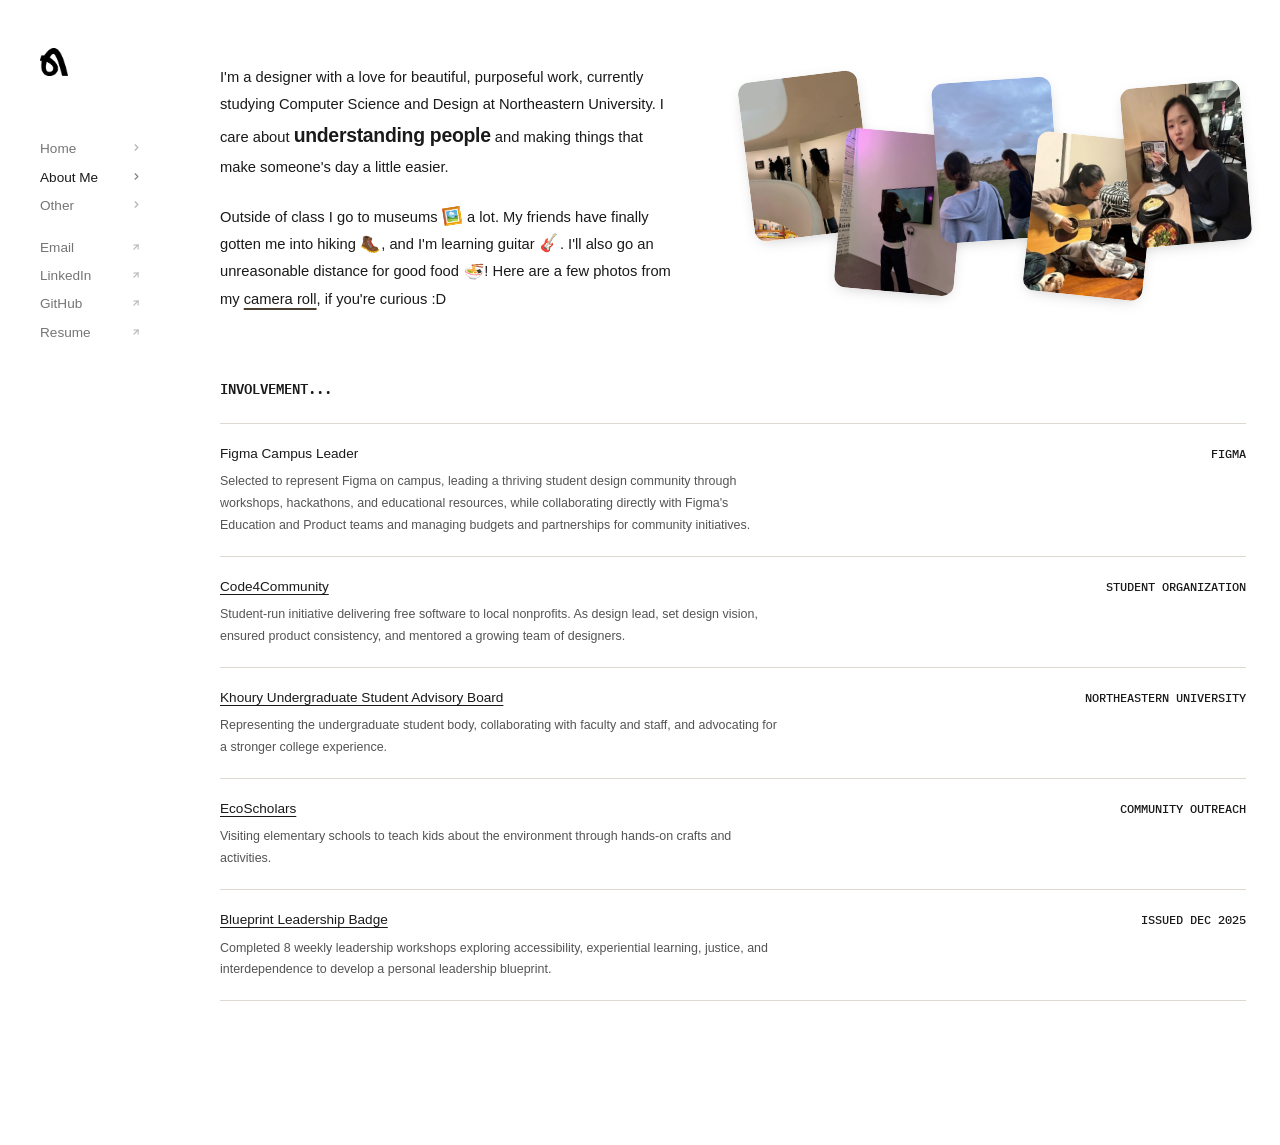
==== about.html @ d403065a "Carry the nav across the top level pages The sidebar only existed on the homepage, so the nav vanish" ====
<!doctype html>
<html lang="en">
  <head>
    <meta charset="UTF-8" />
    <meta name="viewport" content="width=device-width, initial-scale=1.0" />
    <title>About - Ashley Yoon</title>
    <link rel="icon" type="image/png" href="/images/favicon.png" />
    <link rel="stylesheet" href="styles.css" />
  </head>
  <body>
    <div class="custom-cursor"></div>

    <div class="layout">
      <aside class="sidebar">
        <div class="sidebar-inner">
          <div class="sidebar-bio">
            <img src="/images/site-logo.png" alt="Ashley Yoon" class="sidebar-avatar" />
          </div>

          <nav class="sidebar-nav">
            <ul class="sidebar-list">
              <li>
                <a href="/" class="sidebar-link">
                  <span class="sidebar-link-text">Home</span>
                  <span class="sidebar-arrow"><svg width="11" height="11" viewBox="0 0 24 24" fill="none" stroke="currentColor" stroke-width="2.5" stroke-linecap="round" stroke-linejoin="round"><polyline points="9 18 15 12 9 6"/></svg></span>
                </a>
              </li>
              <li>
                <a href="about.html" class="sidebar-link" aria-current="page">
                  <span class="sidebar-link-text">About Me</span>
                  <span class="sidebar-arrow"><svg width="11" height="11" viewBox="0 0 24 24" fill="none" stroke="currentColor" stroke-width="2.5" stroke-linecap="round" stroke-linejoin="round"><polyline points="9 18 15 12 9 6"/></svg></span>
                </a>
              </li>
              <li>
                <a href="work.html" class="sidebar-link">
                  <span class="sidebar-link-text">Other</span>
                  <span class="sidebar-arrow"><svg width="11" height="11" viewBox="0 0 24 24" fill="none" stroke="currentColor" stroke-width="2.5" stroke-linecap="round" stroke-linejoin="round"><polyline points="9 18 15 12 9 6"/></svg></span>
                </a>
              </li>
            </ul>

            <ul class="sidebar-list">
              <li>
                <a href="mailto:yoon.ash@northeastern.edu" class="sidebar-link">
                  <span class="sidebar-link-text">Email</span>
                  <span class="sidebar-arrow"><svg width="10" height="10" viewBox="0 0 24 24" fill="none" stroke="currentColor" stroke-width="2.5" stroke-linecap="round" stroke-linejoin="round"><line x1="7" y1="17" x2="17" y2="7"/><polyline points="7 7 17 7 17 17"/></svg></span>
                </a>
              </li>
              <li>
                <a
                  href="https://www.linkedin.com/in/ashleyooon/"
                  target="_blank"
                  class="sidebar-link"
                >
                  <span class="sidebar-link-text">LinkedIn</span>
                  <span class="sidebar-arrow"><svg width="10" height="10" viewBox="0 0 24 24" fill="none" stroke="currentColor" stroke-width="2.5" stroke-linecap="round" stroke-linejoin="round"><line x1="7" y1="17" x2="17" y2="7"/><polyline points="7 7 17 7 17 17"/></svg></span>
                </a>
              </li>
              <li>
                <a
                  href="https://github.com/ashleyoon"
                  target="_blank"
                  class="sidebar-link"
                >
                  <span class="sidebar-link-text">GitHub</span>
                  <span class="sidebar-arrow"><svg width="10" height="10" viewBox="0 0 24 24" fill="none" stroke="currentColor" stroke-width="2.5" stroke-linecap="round" stroke-linejoin="round"><line x1="7" y1="17" x2="17" y2="7"/><polyline points="7 7 17 7 17 17"/></svg></span>
                </a>
              </li>
              <li>
                <a
                  href="/images/ashley-yoon-resume.pdf"
                  target="_blank"
                  class="sidebar-link"
                >
                  <span class="sidebar-link-text">Resume</span>
                  <span class="sidebar-arrow"><svg width="10" height="10" viewBox="0 0 24 24" fill="none" stroke="currentColor" stroke-width="2.5" stroke-linecap="round" stroke-linejoin="round"><line x1="7" y1="17" x2="17" y2="7"/><polyline points="7 7 17 7 17 17"/></svg></span>
                </a>
              </li>
            </ul>
          </nav>

          <div class="sidebar-footer">
            <span class="live-time" id="liveTime"></span>
          </div>
        </div>
      </aside>
      <main class="main-content">
        <div class="subpage-inner">

        <div class="about-intro" style="margin-bottom: 4rem">
          <div class="about-blurb">
            <p>
              I'm a designer with a love for beautiful, purposeful work,
              currently studying Computer Science and Design at Northeastern
              University. I care about
              <span class="em-big">understanding people</span> and making
              things that make someone's day a little easier.
            </p>
            <br />
            <p>
              Outside of class I go to museums
              <span class="em-icon" aria-hidden="true">🖼️</span> a lot.
              My friends have finally gotten me into hiking
              <span class="em-icon em-icon--r" aria-hidden="true">🥾</span>, and
              I'm learning guitar
              <span class="em-icon" aria-hidden="true">🎸</span>. I'll also go an
              unreasonable distance for good food
              <span class="em-icon em-icon--r" aria-hidden="true">🍜</span>! Here are a
              few photos from my <span class="em-ul">camera roll</span>, if
              you're curious :D
            </p>
          </div>
          <div class="about-collage">
            <img src="/images/about-museum.webp" alt="Ashley at a museum" />
            <img src="/images/about-music.webp" alt="Ashley at a sound and light installation" />
            <img src="/images/about-hiking.webp" alt="Ashley hiking at dusk" />
            <img src="/images/about-guitar.webp" alt="Ashley playing guitar" />
            <img src="/images/about-food.webp" alt="Ashley out for a meal" />
          </div>
        </div>

        <div class="extracurriculars">
          <p
            class="sidebar-section-label"
            style="
              margin-bottom: 1.5rem;
              font-size: 0.85rem;
              text-transform: uppercase;
              letter-spacing: 0;
              font-family: &quot;IBM Plex Mono&quot;, monospace;
            "
          >
            Involvement...
          </p>

          <div class="extra-item">
            <div class="extra-header">
              <span class="extra-title">Figma Campus Leader</span>
              <span class="extra-tag">Figma</span>
            </div>
            <p class="extra-desc">
              Selected to represent Figma on campus, leading a thriving
              student design community through workshops, hackathons, and
              educational resources, while collaborating directly with
              Figma's Education and Product teams and managing budgets and
              partnerships for community initiatives.
            </p>
          </div>

          <div class="extra-item">
            <div class="extra-header">
              <a
                href="https://www.c4cneu.com/"
                target="_blank"
                class="extra-title extra-link"
                >Code4Community</a
              >
              <span class="extra-tag">Student Organization</span>
            </div>
            <p class="extra-desc">
              Student-run initiative delivering free software to local
              nonprofits. As design lead, set design vision, ensured product
              consistency, and mentored a growing team of designers.
            </p>
          </div>

          <div class="extra-item">
            <div class="extra-header">
              <a
                href="https://www.khoury.northeastern.edu/current-undergraduate-students/khoury-undergraduate-student-advisory-board/"
                target="_blank"
                class="extra-title extra-link"
                >Khoury Undergraduate Student Advisory Board</a
              >
              <span class="extra-tag">Northeastern University</span>
            </div>
            <p class="extra-desc">
              Representing the undergraduate student body, collaborating with
              faculty and staff, and advocating for a stronger college
              experience.
            </p>
          </div>

          <div class="extra-item">
            <div class="extra-header">
              <a
                href="https://coe.northeastern.edu/orgs/ecoscholars/"
                target="_blank"
                class="extra-title extra-link"
                >EcoScholars</a
              >
              <span class="extra-tag">Community Outreach</span>
            </div>
            <p class="extra-desc">
              Visiting elementary schools to teach kids about the environment
              through hands-on crafts and activities.
            </p>
          </div>

          <div class="extra-item">
            <div class="extra-header">
              <a
                href="https://northeastern.badges.parchment.com/public/credentials/CAGBrN7ETLmg2yQs7buxiQ?identity__email=yoon.ash@northeastern.edu"
                target="_blank"
                class="extra-title extra-link"
                >Blueprint Leadership Badge</a
              >
              <span class="extra-tag">Issued Dec 2025</span>
            </div>
            <p class="extra-desc">
              Completed 8 weekly leadership workshops exploring accessibility,
              experiential learning, justice, and interdependence to develop a
              personal leadership blueprint.
            </p>
          </div>
        </div>
        </div>
      </main>
    </div>

    <!-- Lightbox -->
    <div class="lightbox" id="lightbox">
      <span class="lightbox-close">&times;</span>
      <img class="lightbox-content" id="lightbox-img" alt="Enlarged view" />
    </div>

    <script>
      const cursor = document.querySelector(".custom-cursor");
      document.addEventListener("mousemove", (e) => {
        cursor.style.left = e.clientX + "px";
        cursor.style.top = e.clientY + "px";
      });
      document.querySelectorAll("a, button").forEach((el) => {
        el.addEventListener("mouseenter", () => cursor.classList.add("hover"));
        el.addEventListener("mouseleave", () =>
          cursor.classList.remove("hover"),
        );
      });
    
      // Lightbox for the collage photos
      const lightbox = document.getElementById("lightbox");
      const lightboxImg = document.getElementById("lightbox-img");
      const lightboxClose = document.querySelector(".lightbox-close");

      document.querySelectorAll(".about-collage img").forEach((img) => {
        img.addEventListener("click", () => {
          lightbox.style.display = "flex";
          lightboxImg.src = img.src;
        });
      });

      lightboxClose.addEventListener("click", () => {
        lightbox.style.display = "none";
      });

      lightbox.addEventListener("click", (e) => {
        if (e.target === lightbox) lightbox.style.display = "none";
      });

      document.addEventListener("keydown", (e) => {
        if (e.key === "Escape" && lightbox.style.display === "flex") {
          lightbox.style.display = "none";
        }
      });
    </script>
  </body>
</html>
---- styles.css ----
@import url('https://fonts.googleapis.com/css2?family=IBM+Plex+Mono:wght@300;400;500&display=swap');
/* General Sans, variable weight axis 200 to 700, so any weight in between is valid */
@import url('https://api.fontshare.com/v2/css?f[]=general-sans@1&display=swap');

/* ----------------------------------------
   RESET & VARIABLES
---------------------------------------- */
*, *::before, *::after {
    margin: 0;
    padding: 0;
    box-sizing: border-box;
}

:root {
    --bg:         #FFFFFF;
    --sidebar-w:  230px;
    --text:       #1A1A1A;
    --muted:      #8A8278;
    --border:     #DDD8D0;
    --accent:     #4A3F30;
    --serif:      'Cormorant Garamond', Georgia, serif;
    --sans:       'General Sans', -apple-system, BlinkMacSystemFont, 'SF Pro Text', 'SF Pro Display', sans-serif;
}

html, body {
    height: 100%;
}

body {
    font-family: var(--sans);
    background: var(--bg);
    color: var(--text);
    line-height: 1.6;
    font-size: 14px;
    font-weight: 500;
    -webkit-font-smoothing: antialiased;
    -moz-osx-font-smoothing: grayscale;
}

a, button {
    color: inherit;
    text-decoration: none;
    cursor: pointer;
}

img {
    display: block;
    max-width: 100%;
}

/* ----------------------------------------
   CURSOR
---------------------------------------- */
.custom-cursor {
    display: none;
    width: 12px;
    height: 12px;
    border-radius: 50%;
    background: #000000;
    position: fixed;
    pointer-events: none;
    z-index: 99999;
    transform: translate(-50%, -50%);
    transition: width 0.18s ease, height 0.18s ease, background 0.18s ease, border 0.18s ease;
    mix-blend-mode: multiply;
}

.custom-cursor.hover {
    width: 14px;
    height: 14px;
    background: #000000;
    opacity: 0.6;
}

/* ----------------------------------------
   TWO-COLUMN LAYOUT
---------------------------------------- */
.layout {
    display: flex;
    min-height: 100vh;
}

/* ===== SIDEBAR ===== */
.sidebar {
    width: var(--sidebar-w);
    flex-shrink: 0;
    position: fixed;
    top: 0;
    left: 0;
    height: 100vh;
    overflow-y: auto;

    scrollbar-width: none;
}

.sidebar::-webkit-scrollbar {
    display: none;
}

.sidebar-inner {
    display: flex;
    flex-direction: column;
    min-height: 100%;
    padding: 3rem 2.5rem;
    gap: 2.5rem;
}

/* Name row */
.sidebar-avatar {
    height: 28px;
    width: auto;
    margin-bottom: 1.2rem;
}

.sidebar-name {
    font-family: var(--sans);
    font-size: 1.55rem;
    font-weight: 400;
    letter-spacing: -0.01em;
    margin-bottom: 1.2rem;
}

/* Bio paragraphs */
.sidebar-bio p {
    font-size: 0.82rem;
    color: var(--text);
    line-height: 1.85;
    margin-bottom: 0.9rem;
}

.sidebar-at {
    color: var(--text);
    font-weight: 400;
}

/* Nav */
.sidebar-nav {
    flex: 1;
}

/* still used by the "Involvement" heading on about.html */
.sidebar-section-label {
    font-family: var(--sans);
    font-size: 0.82rem;
    font-weight: 600;
    letter-spacing: 0.05em;
    color: var(--text);
    margin-bottom: 0.3rem;
}

.sidebar-list {
    list-style: none;
    display: flex;
    flex-direction: column;
    gap: 0;
}

/* second group (contact links) sits apart from the nav group above it */
.sidebar-list + .sidebar-list {
    margin-top: 0.9rem;
}

/* Nav links sit back in grey so the current page, in full black, is the
   one thing that reads as where you are. */
.sidebar-link {
    display: flex;
    align-items: baseline;
    gap: 0.3rem;
    padding: 0.2rem 0;
    font-family: var(--sans);
    font-size: 0.85rem;
    color: rgb(117, 117, 117);
    transition: color 0.2s ease;
}

.sidebar-link:hover,
.sidebar-link[aria-current='page'] {
    color: var(--text);
}

.sidebar-link:hover {
    color: var(--text);
}

/* fixed label column so every arrow lines up, while staying close to the
   words rather than pinned to the far edge of the rail */
.sidebar-link-text {
    flex: 0 0 auto;
    min-width: 5.4rem;
}

.sidebar-arrow {
    display: flex;
    align-items: center;
    opacity: 0.55;
    transition: transform 0.2s ease, opacity 0.2s ease;
}

.sidebar-link:hover .sidebar-arrow { opacity: 1; }

.sidebar-link:hover .sidebar-arrow {
    transform: translateX(3px);
}

/* Footer / time */
.sidebar-footer {
    margin-top: auto;
    padding-top: 1.5rem;
}

.live-time {
    font-family: 'IBM Plex Mono', monospace;
    font-size: 0.82rem;
    color: var(--text);
    text-transform: uppercase;
}

/* ===== MAIN CONTENT (right panel) ===== */
.main-content {
    margin-left: var(--sidebar-w);
    flex: 1;
    padding: 3rem 1.5rem 3rem 0;
    margin-left: calc(var(--sidebar-w) - 10px);
    max-width: calc(100% - var(--sidebar-w));
    overflow-x: hidden;
}

/* Subpages that sit beside the sidebar rather than full bleed */
.subpage-inner {
    max-width: 1200px;
    padding: 1rem 0 6rem;
}

@media (max-width: 768px) {
    .subpage-inner { padding: 0 0 3rem; }
}

/* Content blocks */
.content-block {
    padding: 3rem 0;
}

/* Section headings */
.section-heading {
    font-family: var(--sans);
    font-size: 1.9rem;
    font-weight: 500;
    letter-spacing: -0.01em;
    margin-bottom: 2rem;
    color: var(--text);
}

/* ===== ABOUT BLOCK ===== */
.profile-photo-wrap {
    margin-bottom: 2rem;
}

.profile-photo {
    width: 140px;
    height: 170px;
    object-fit: cover;
    object-position: center top;
    filter: grayscale(10%);
    transition: filter 0.4s ease;
}

.profile-photo:hover {
    filter: grayscale(0%);
}

.about-quote {
    font-family: var(--sans);
    font-style: italic;
    font-size: 1.15rem;
    color: var(--accent);
    margin-bottom: 1rem;
    line-height: 1.5;
}

.about-blurb p {
    font-size: 0.92rem;
    color: var(--text);
    line-height: 1.85;
    max-width: 540px;
}

/* ===== PROJECTS GRID ===== */
.projects-grid {
    display: grid;
    grid-template-columns: repeat(2, 1fr);
    gap: 0.6rem;
}

.project-card {
    display: flex;
    flex-direction: column;
    gap: 0;
    transition: transform 0.35s ease;
}

.project-card:hover {
    transform: translateY(-6px);
}

.project-card-image {
    width: 100%;
    aspect-ratio: 4 / 3;
    overflow: hidden;
    background: #E8E3DC;
    border-radius: 16px;
    transition: box-shadow 0.35s ease;
}

.project-card:hover .project-card-image {
    box-shadow: 0 6px 16px rgba(0, 0, 0, 0.08);
}

.project-card-image > img,
.project-card-image > video {
    width: 100%;
    height: 100%;
    object-fit: cover;
    transform: scale(1.08);
    transition: transform 0.5s ease, filter 0.4s ease;
    filter: grayscale(10%);
}

.project-card:hover .project-card-image > img,
.project-card:hover .project-card-image > video {
    transform: scale(1);
    filter: grayscale(0%);
}

/* Light grey letterbox for app-mockup style cover images (shown in full, not cropped) */
.project-card-image--contain {
    background: #F0F0F0;
    display: flex;
    align-items: center;
    justify-content: center;
}

/* Soft pastel wash echoing CarGurus' red/blue brand colors */
.project-card-image--cargurus {
    background: linear-gradient(180deg, #FBDCE0 0%, #FEFCFC 100%);
}

/* Soft pastel wash echoing Page to Pillow's lavender/blue wind-down palette */
.project-card-image--pillow {
    background: linear-gradient(180deg, #E4E5FC 0%, #FAFAFE 100%);
    position: relative;
}

.pillow-hero {
    position: absolute;
    inset: 0;
}

.pillow-hero-home,
.pillow-hero-book {
    position: absolute;
    width: auto;
    transition: transform 0.5s ease;
}

.pillow-hero-home {
    height: 90%;
    top: 5%;
    left: 11%;
    z-index: 1;
    filter: drop-shadow(0 12px 18px rgba(0, 0, 0, 0.12));
}

.pillow-hero-book {
    height: 118%;
    top: 20%;
    right: 11%;
    z-index: 2;
    filter: drop-shadow(0 16px 24px rgba(0, 0, 0, 0.16));
}

.project-card:hover .pillow-hero-home {
    transform: translateY(-4px);
}

.project-card:hover .pillow-hero-book {
    transform: translateY(-6px);
}

.project-card-image--contain > img,
.project-card-image--contain > video {
    object-fit: contain;
    transform: none;
}

.project-card:hover .project-card-image--contain > img,
.project-card:hover .project-card-image--contain > video {
    transform: none;
}

/* Browser-framed video sits smaller within the card, with whitespace around it */
.project-card-image--contain .browser-frame {
    width: 88%;
    aspect-ratio: 1.63;
    display: flex;
    flex-direction: column;
}

.project-card-image--contain .browser-screen {
    flex: 1;
    min-height: 0;
}

/* Full screenshot shown (matching the Before & After frames), not cropped */
.project-card-image--workflow .browser-frame {
    aspect-ratio: auto;
}

.project-card-image--workflow .browser-screen {
    flex: none;
}

.project-card-image--workflow .browser-screen img {
    width: 100%;
    height: auto;
}

.project-card-info {
    padding: 1.2rem 0;
    border-top: none;
    display: flex;
    flex-direction: column;
    gap: 0.5rem;
}

.project-card-top {
    display: flex;
    justify-content: space-between;
    align-items: baseline;
}

.project-card-top h3 {
    font-family: var(--sans);
    font-size: 1.2rem;
    font-weight: 500;
    letter-spacing: -0.01em;
}

.project-card-arrow {
    display: flex;
    align-items: center;
    color: var(--muted);
    transition: transform 0.2s ease, color 0.2s ease;
}

.project-card:hover .project-card-arrow {
    transform: translateX(4px);
    color: var(--text);
}

.project-card-info p {
    font-size: 0.78rem;
    /* steps back from the title so the two read as separate levels */
    color: rgb(84, 84, 84);
    line-height: 1.6;
}

.project-tags {
    display: flex;
    gap: 0.5rem;
    margin-top: 0.3rem;
    flex-wrap: wrap;
}

.project-tags span {
    font-family: 'IBM Plex Mono', monospace;
    font-size: 0.62rem;
    letter-spacing: 0.08em;
    text-transform: uppercase;
    color: var(--text);
    border: 1px solid var(--border);
    padding: 0.15rem 0.45rem;
}

/* ----------------------------------------
   PROJECT DETAIL PAGES
---------------------------------------- */

/* About page (no sidebar, full width) */
.about-page {
    min-height: 100vh;
    padding: 4rem 3%;
}

.about-page-inner {
    max-width: 1200px;
    margin: 0 auto;
    padding-bottom: 6rem;
}

.about-intro {
    display: flex;
    align-items: center;
    justify-content: space-between;
    gap: 4rem;
    width: 100%;
}

.about-intro .about-blurb {
    flex: 1;
    max-width: 1000px;
}

/* ----------------------------------------
   PLAYFUL EMPHASIS (about blurb)
   Used sparingly: scale on one phrase, a rule on another. The emoji sit
   beside their words rather than replacing them, so the sentence still
   reads if they fail to render.
---------------------------------------- */
.em-big {
    font-size: 1.32em;
    font-weight: 600;
    letter-spacing: -0.015em;
}

.em-ul {
    text-decoration: underline;
    text-decoration-color: var(--accent);
    text-decoration-thickness: 2px;
    text-underline-offset: 4px;
}

.em-icon {
    display: inline-block;
    font-size: 1.1em;
    line-height: 1;
    margin: 0 0.04em;
    transform: rotate(-9deg);
    transition: transform 0.2s ease;
}

.em-icon--r { transform: rotate(8deg); }

.em-icon:hover,
.em-icon--r:hover {
    transform: rotate(0deg) scale(1.3);
}

@media (prefers-reduced-motion: reduce) {
    .em-icon { transition: none; }
}

/* Overlapping photo collage, same idea as .research-collage on the MVT page */
.about-collage {
    position: relative;
    flex-shrink: 0;
    width: 500px;
    height: 225px;
}

.about-collage img {
    position: absolute;
    width: 120px;
    display: block;
    border-radius: 12px;
    /* no border, so the shadow alone has to hold the pale photos off the page */
    box-shadow: 0 4px 16px -6px rgba(0, 0, 0, 0.26);
    cursor: zoom-in;
    transition: transform 0.25s ease, box-shadow 0.25s ease;
}

.about-collage img:nth-child(1) { top: 0;    left: 0;     transform: rotate(-7deg); z-index: 1; }
.about-collage img:nth-child(2) { top: 56px; left: 94px;  transform: rotate(5deg);  z-index: 2; }
.about-collage img:nth-child(3) { top: 4px;  left: 190px; transform: rotate(-4deg); z-index: 3; }
.about-collage img:nth-child(4) { top: 60px; left: 284px; transform: rotate(6deg);  z-index: 4; }
.about-collage img:nth-child(5) { top: 8px;  left: 380px; transform: rotate(-5deg); z-index: 5; }

/* lift the hovered photo clear of the stack so it can be read before clicking */
.about-collage img:hover {
    z-index: 6;
    box-shadow: 0 10px 26px -8px rgba(0, 0, 0, 0.34);
}
.about-collage img:nth-child(1):hover { transform: rotate(-7deg) scale(1.06); }
.about-collage img:nth-child(2):hover { transform: rotate(5deg)  scale(1.06); }
.about-collage img:nth-child(3):hover { transform: rotate(-4deg) scale(1.06); }
.about-collage img:nth-child(4):hover { transform: rotate(6deg)  scale(1.06); }
.about-collage img:nth-child(5):hover { transform: rotate(-5deg) scale(1.06); }

@media (prefers-reduced-motion: reduce) {
    .about-collage img { transition: none; }
}

.extracurriculars {
    margin-top: 4rem;
}

.extra-item {
    padding: 1.2rem 0;
    border-top: 1px solid var(--border);
}

.extra-item:last-child {
    border-bottom: 1px solid var(--border);
}

.extra-header {
    display: flex;
    align-items: baseline;
    justify-content: space-between;
    gap: 2rem;
    margin-bottom: 0.4rem;
}

.extra-title {
    font-size: 0.85rem;
    color: var(--text);
    font-weight: 500;
}

.extra-link {
    text-decoration: underline;
    text-underline-offset: 3px;
    transition: color 0.2s ease;
}

.extra-link:hover {
    color: var(--muted);
}

.extra-tag {
    font-size: 0.72rem;
    color: var(--text);
    white-space: nowrap;
    font-family: 'IBM Plex Mono', monospace;
    text-transform: uppercase;
}

.extra-desc {
    font-size: 0.78rem;
    /* matches the description colour used on the project overviews */
    color: rgb(84, 84, 84);
    line-height: 1.75;
    max-width: 560px;
    margin-top: 0.3rem;
}

/* Detail container */
.project-detail-container {
    min-height: 100vh;
    padding: 0 4%;
}

.project-detail-inner {
    max-width: 1150px;
    margin: 0 auto;
    padding-top: 0;
}

.back-button {
    display: inline-flex;
    align-items: center;
    gap: 0.5rem;
    font-size: 0.72rem;
    letter-spacing: 0.1em;
    text-transform: uppercase;
    color: rgb(84, 84, 84);
    margin-bottom: 3.5rem;
    transition: color 0.2s ease, gap 0.2s ease;
}

.back-button::before {
    content: '←';
    font-family: var(--sans);
    font-size: 1rem;
    font-style: normal;
}

.back-button:hover {
    color: var(--text);
    gap: 0.8rem;
}

/* Bare chevron back arrow (no circle) */
.back-button--circle {
    padding: 0;
    gap: 0;
    color: rgb(84, 84, 84);
    transition: transform 0.18s ease, color 0.18s ease;
}

.back-button--circle::before {
    content: none;
}

.back-button--circle svg {
    width: 19px;
    height: 19px;
}

.back-button--circle:hover {
    color: var(--text);
    gap: 0;
    transform: translateX(-3px);
}

.project-detail-header {
    margin-bottom: 3rem;
}

.project-detail-header h1 {
    font-family: var(--sans);
    font-size: clamp(2rem, 4.4vw, 3rem);
    font-weight: 500;
    letter-spacing: -0.02em;
    line-height: 1.15;
    margin-bottom: 1rem;
}

.project-subtitle {
    font-size: 1.05rem;
    color: rgb(84, 84, 84);
    line-height: 1.65;
    max-width: 100%;
}

.project-disclaimer {
    font-size: 1.05rem;
    line-height: 1.65;
    color: rgb(84, 84, 84);
    margin-top: 0.8rem;
}

.btn-primary, .btn-secondary {
    display: inline-flex;
    align-items: center;
    gap: 0.6rem;
    padding: 0.7rem 1.6rem;
    font-family: var(--sans);
    font-size: 0.8rem;
    font-weight: 500;
    letter-spacing: 0.06em;
    border-radius: 999px;
    text-transform: uppercase;
    transition: background 0.2s ease, color 0.2s ease, border-color 0.2s ease;
}

.btn-primary {
    background: transparent;
    color: var(--text);
    border: 1.5px solid var(--text);
}

.btn-primary:hover {
    background: var(--text);
    color: #fff;
}

.btn-secondary {
    border: 1px solid var(--border);
    color: var(--muted);
}

.btn-secondary:hover {
    border-color: var(--text);
    color: var(--text);
}

/* Hero image */
.project-hero-image {
    margin-bottom: 3.5rem;
    overflow: hidden;
    border-radius: 12px;
}

.project-hero-image img {
    width: 100%;
    height: auto;
    cursor: zoom-in;
}

/* Let header and content fill the case-study column width */
.project-detail-header,
.project-detail-content {
    max-width: 100%;
    margin-left: auto;
    margin-right: auto;
}

/* Tighten the gap between a full-bleed banner and the content below it */
.project-banner + .about-page {
    padding-top: 2rem;
}

/* Full-bleed banner */
.project-banner {
    position: relative;
    width: 100%;
    aspect-ratio: 16 / 3;
    min-height: 130px;
    margin-bottom: 0;
    background: #fff;
    display: flex;
    align-items: flex-end;
    justify-content: center;
    overflow: hidden;
}

.project-banner .pillow-hero-home {
    height: 160%;
    top: 14%;
    left: 36%;
}

.project-banner .pillow-hero-book {
    height: 160%;
    top: 14%;
    right: 30%;
}

/* Soft pastel wash echoing CarGurus' red/blue brand colors */
.project-banner--cargurus {
    background: linear-gradient(180deg, #FBDCE0 0%, #FEFCFC 100%);
    align-items: flex-start;
    padding-top: 2rem;
}

/* Soft pastel wash echoing Page to Pillow's lavender/blue wind-down palette */
.project-banner--pillow {
    background: linear-gradient(180deg, #E4E5FC 0%, #FAFAFE 100%);
}

/* Cool steel-blue wash for the internal testing platform project */
.project-banner--workflow {
    background: linear-gradient(180deg, #DCE7FB 0%, #FAFBFE 100%);
}

/* Workflow status diagram: pill nodes connected by arrows, with a
   branch group for shared transitions (e.g. two states that can both pause) */
.workflow-diagram {
    display: flex;
    flex-direction: column;
    gap: 0.9rem;
    margin: 1.2rem 0;
    padding: 1.4rem;
    background: #F7F7F7;
    border-radius: 12px;
}

.workflow-label {
    font-size: 0.8rem;
    font-weight: 600;
    letter-spacing: 0.04em;
    text-transform: uppercase;
    color: rgba(0, 0, 0, 0.4);
    margin-bottom: -0.4rem;
}

.workflow-diagram-columns {
    display: flex;
    align-items: stretch;
    gap: 3rem;
    max-width: 100%;
}

.workflow-diagram-column .workflow-diagram {
    overflow-x: auto;
}

.workflow-diagram-column {
    flex: 1;
    min-width: 0;
    display: flex;
    flex-direction: column;
}

.workflow-diagram-column .workflow-diagram {
    flex: 1;
    justify-content: center;
}

.workflow-diagram-column .workflow-row {
    flex-wrap: nowrap;
    gap: 0.4rem;
    justify-content: center;
}

.workflow-diagram-column .workflow-node {
    font-size: 0.58rem;
    padding: 0.32rem 0.5rem;
    white-space: nowrap;
}

.workflow-diagram-column .workflow-arrow {
    font-size: 0.7rem;
    flex-shrink: 0;
}

.workflow-diagram-column .workflow-branch-top {
    gap: 0.4rem;
}

.workflow-row {
    display: flex;
    align-items: flex-start;
    flex-wrap: wrap;
    gap: 0.6rem;
}

.workflow-node {
    background: var(--bg);
    border: 1px solid var(--border);
    border-radius: 999px;
    padding: 0.4rem 0.85rem;
    font-family: 'IBM Plex Mono', monospace;
    font-size: 0.68rem;
    font-weight: 500;
    letter-spacing: 0.05em;
    text-transform: uppercase;
    color: var(--text);
    white-space: nowrap;
}

.workflow-arrow {
    color: var(--muted);
    font-size: 0.9rem;
    margin-top: 0.5rem;
}

.workflow-diagram--old .workflow-node {
    color: var(--muted);
    border-color: var(--border);
}

.workflow-branch-group {
    padding-bottom: 3.1rem;
}

.workflow-branch-top {
    display: flex;
    align-items: center;
    gap: 0.6rem;
}

.workflow-branch-top .workflow-arrow {
    margin-top: 0;
}

.workflow-branch-arrow {
    position: relative;
    display: flex;
    align-items: center;
}

.workflow-branch-drop {
    position: absolute;
    top: 100%;
    left: 50%;
    transform: translateX(-50%);
    display: flex;
    flex-direction: column;
    align-items: center;
    gap: 0.45rem;
    margin-top: 0.45rem;
}

.workflow-branch-connector {
    width: 0;
    height: 14px;
    border-left: 1px dashed var(--border);
}

.workflow-node--pause {
    color: #E0301E;
}

.workflow-outcome-group {
    display: flex;
    flex-direction: column;
    align-items: flex-start;
    gap: 0.4rem;
}

.workflow-node--rollout {
    color: #2E9B5F;
}

.workflow-node--no-rollout {
    color: var(--muted);
}

.workflow-caption {
    font-size: 0.85rem;
    color: rgb(84, 84, 84);
    margin-top: 0.2rem;
}

.project-banner--workflow {
    align-items: flex-start;
    padding-top: 2rem;
}

/* Same steel-blue wash on the homepage project card */
.project-card-image--workflow {
    background: linear-gradient(180deg, #DCE7FB 0%, #FAFBFE 100%);
}

.project-banner > img {
    width: auto;
    height: 82%;
    max-width: 100%;
    object-fit: contain;
    display: block;
}

/* Browser-framed video is deliberately oversized and bleeds off the bottom edge,
   so only the top slice of the page (chrome + hero) shows in the banner */
.project-banner .browser-frame {
    height: 150%;
    max-width: 95%;
    aspect-ratio: 1.63;
    display: flex;
    flex-direction: column;
}

.project-banner .browser-screen {
    flex: 1;
    min-height: 0;
}

.project-banner--workflow .browser-screen img {
    width: 100%;
    height: 100%;
    object-fit: cover;
}

.project-banner .browser-screen video {
    width: 100%;
    height: 100%;
    object-fit: cover;
    display: block;
}

/* Stacked metadata rows (case-study style) */
.project-meta-stack {
    margin: 2rem 0 2rem;
    border-top: 1px solid var(--border);
}

.meta-row {
    display: flex;
    justify-content: space-between;
    align-items: baseline;
    gap: 2rem;
    padding: 0.9rem 0;
    border-bottom: 1px solid var(--border);
}

.meta-row .meta-label {
    font-size: 0.65rem;
    letter-spacing: 0.14em;
    text-transform: uppercase;
    color: var(--muted);
    flex-shrink: 0;
    min-width: 110px;
}

.meta-row .meta-value {
    font-size: 0.85rem;
    color: var(--text);
    text-align: right;
}

/* Content sections */
.project-detail-content {
    max-width: 100%;
}

.content-section {
    margin-bottom: 3rem;
}

.content-section h2 {
    font-family: 'IBM Plex Mono', monospace;
    font-size: 1.05rem;
    font-weight: 500;
    letter-spacing: 0.02em;
    text-transform: uppercase;
    margin-bottom: 1.1rem;
    color: rgb(84, 84, 84);
}

.content-section p {
    font-size: 1.05rem;
    line-height: 1.65;
    color: rgb(84, 84, 84);
    margin-bottom: 1.1rem;
}

/* Apple-style large opening line */
.content-section .lead {
    font-size: clamp(1.35rem, 2.6vw, 1.7rem);
    line-height: 1.35;
    font-weight: 500;
    letter-spacing: -0.02em;
    color: rgb(84, 84, 84);
    margin-bottom: 1.4rem;
}

/* Big pull-statement for a key insight */
.content-section .statement {
    font-size: clamp(1.5rem, 3vw, 2rem);
    line-height: 1.3;
    font-weight: 600;
    letter-spacing: -0.025em;
    color: rgb(84, 84, 84);
    margin: 1.8rem 0;
}

/* Image grids */
.project-image-showcase {
    margin: 3rem 0;
}

.project-image-showcase img {
    width: 100%;
    height: auto;
    margin-bottom: 0.8rem;
}

.project-images-grid {
    display: grid;
    grid-template-columns: repeat(3, 1fr);
    gap: 10px;
    margin: 2.5rem 0;
    max-width: 1100px;
    margin-left: auto;
    margin-right: auto;
}

/* Accordion gallery (see accordion-gallery.js) */
.accordion-gallery-wrap {
    margin: 2.5rem 0 3.5rem;
}

.accordion-gallery {
    --ag-accent: #ffffff;
    --ag-overlay: #060010;
    --ag-text: #ffffff;
    --ag-gap: 10px;
    --ag-radius: 16px;
    --ag-media-size: 320px;

    display: flex;
    flex-direction: row;
    gap: var(--ag-gap);
    width: 100%;
    max-width: 100%;
    perspective: 1400px;
    perspective-origin: 50% 50%;
}

.accordion-gallery--vertical {
    flex-direction: column;
}

.ag-panel {
    position: relative;
    flex: 1 1 0;
    min-width: 0;
    min-height: 0;
    overflow: hidden;
    border-radius: var(--ag-radius);
    cursor: pointer;
    display: block;
    text-decoration: none;
    outline: none;
    transform-style: preserve-3d;
    transform-origin: center center;
    background: #0a0713;
    box-shadow: 0 10px 30px -18px rgba(0, 0, 0, 0.8);
    will-change: flex-grow, transform;
    -webkit-tap-highlight-color: transparent;
}

.ag-panel:focus-visible {
    box-shadow:
        0 0 0 2px var(--ag-accent),
        0 10px 30px -18px rgba(0, 0, 0, 0.8);
}

.ag-panel__frame {
    position: absolute;
    inset: 0;
    overflow: hidden;
    border-radius: inherit;
}

.ag-panel__media {
    --ag-gray: 1;
    --ag-dim: 0.35;
    position: absolute;
    top: 50%;
    left: 50%;
    width: var(--ag-media-size);
    height: 100%;
    filter: grayscale(var(--ag-gray));
    will-change: transform, filter;
}

.accordion-gallery--vertical .ag-panel__media {
    width: 100%;
    height: var(--ag-media-size);
}

.ag-panel__media img {
    width: 100%;
    height: 100%;
    object-fit: cover;
    display: block;
    user-select: none;
    -webkit-user-drag: none;
}

.ag-panel__overlay {
    position: absolute;
    inset: 0;
    pointer-events: none;
    background:
        linear-gradient(180deg, transparent 45%, color-mix(in srgb, var(--ag-overlay) 78%, transparent) 100%),
        color-mix(in srgb, var(--ag-overlay) calc(var(--ag-dim, 0.35) * 100%), transparent);
}

.ag-panel__label {
    position: absolute;
    left: 20px;
    bottom: 20px;
    right: 20px;
    display: flex;
    align-items: center;
    gap: 12px;
    pointer-events: none;
    z-index: 2;
}

.ag-panel__bar {
    flex: 0 0 auto;
    width: 3px;
    height: 26px;
    border-radius: 3px;
    background: var(--ag-accent);
    opacity: 0;
    box-shadow: 0 0 12px color-mix(in srgb, var(--ag-accent) 60%, transparent);
}

.ag-panel__text {
    color: var(--ag-text);
    font-family: inherit;
    font-weight: 600;
    font-size: clamp(1rem, 1.4vw, 1.4rem);
    letter-spacing: 0.01em;
    white-space: nowrap;
    overflow: hidden;
    text-overflow: ellipsis;
    opacity: 0;
    text-shadow: 0 2px 14px rgba(0, 0, 0, 0.55);
}

/* Light-site overrides: the component ships dark-themed */
.accordion-gallery--light .ag-panel {
    background: #F0F0F0;
    box-shadow: 0 8px 20px -16px rgba(0, 0, 0, 0.45);
}

/* The overlay's bottom gradient exists to keep labels legible, so drop it
   when labels are hidden */
.accordion-gallery--no-labels .ag-panel__overlay {
    background: color-mix(in srgb, var(--ag-overlay) calc(var(--ag-dim, 0.35) * 100%), transparent);
}

@media (max-width: 520px) {
    .accordion-gallery {
        flex-direction: column;
        perspective: none;
        height: auto !important;
    }

    .ag-panel {
        min-height: 84px;
        transform: none !important;
    }

    .accordion-gallery .ag-panel__media {
        width: 100%;
        height: var(--ag-media-size);
    }
}

@media (prefers-reduced-motion: reduce) {
    .ag-panel,
    .ag-panel__media {
        will-change: auto;
    }
}

.project-images-grid img {
    width: 100%;
    height: auto;
    object-fit: cover;
    cursor: zoom-in;
    border-radius: 8px;
    transition: opacity 0.3s ease;
}

.project-images-grid img:hover {
    opacity: 0.82;
}

.image-caption {
    text-align: center;
    font-size: 0.9rem;
    color: rgb(84, 84, 84);
    font-style: italic;
    margin-top: 0.5rem;
}

/* Onboarding grid */
.onboarding-images-grid {
    display: grid;
    grid-template-columns: repeat(5, 1fr);
    gap: 1.2rem;
    margin: 1.5rem auto 3.5rem;
    max-width: 1500px;
}

/* Text beside a couple of phone screens, instead of a mostly-empty wide grid */
.split-with-phones {
    display: flex;
    align-items: flex-start;
    gap: 3rem;
    margin-top: 1.2rem;
}

.split-text {
    flex: 1.3;
    min-width: 0;
}

.split-phones {
    display: flex;
    align-items: flex-end;
    gap: 1.2rem;
    flex-shrink: 0;
    width: 320px;
}

.split-phones img {
    flex: 1;
    width: 100%;
    min-width: 0;
    height: auto;
    cursor: zoom-in;
}

/* Research & Discovery text + overlapping photo-collage layout */
.research-split {
    display: flex;
    align-items: center;
    gap: 3rem;
    margin-top: 1.2rem;
}

.research-text {
    flex: 1.3;
    min-width: 0;
}

.research-collage {
    position: relative;
    flex-shrink: 0;
    width: 280px;
    height: 260px;
}

.research-collage img {
    position: absolute;
    width: 210px;
    border-radius: 12px;
    border: 2px solid #E5E5E5;
    box-shadow: 0 6px 14px -10px rgba(0, 0, 0, 0.2);
    cursor: zoom-in;
}

.research-collage img:nth-child(1) {
    top: 0;
    left: 0;
    transform: rotate(-7deg);
    z-index: 1;
}

.research-collage img:nth-child(2) {
    top: 30px;
    left: 65px;
    transform: rotate(6deg);
    z-index: 2;
}

.research-collage img:nth-child(3) {
    top: 90px;
    left: 10px;
    width: 235px;
    transform: rotate(-3deg);
    z-index: 3;
}

@media (max-width: 720px) {
    .research-split {
        flex-direction: column;
        align-items: stretch;
        gap: 1.2rem;
    }

    .research-collage {
        width: 100%;
        max-width: 280px;
        height: 300px;
        margin: 0.5rem auto 0;
    }
}

.onboarding-item img {
    display: block;
    width: 100%;
    height: auto;
    transition: opacity 0.3s ease;
    cursor: zoom-in;
}

.onboarding-item img:hover {
    opacity: 0.8;
}

/* iPhone mockup frame */
.phone-frame {
    position: relative;
    background: #050505;
    border-radius: 2.4rem;
    padding: 0.5rem;
    box-shadow:
        0 10px 20px -14px rgba(0, 0, 0, 0.2),
        inset 0 0 0 1.5px rgba(255, 255, 255, 0.08);
}

.phone-screen {
    position: relative;
    overflow: hidden;
    border-radius: 1.9rem;
    background: #000;
}

.phone-notch {
    position: absolute;
    top: 0.85rem;
    left: 50%;
    transform: translateX(-50%);
    width: 26%;
    height: 0.85rem;
    background: #000;
    border-radius: 999px;
    z-index: 2;
}

/* Browser mockup frame (dark Chrome-style chrome) */
.browser-frame {
    border-radius: 6px;
    overflow: hidden;
    background: #202124;
    box-shadow: 0 10px 24px -12px rgba(0, 0, 0, 0.25);
}

.project-workflow-page .browser-frame {
    box-shadow: 0 8px 16px -10px rgba(0, 0, 0, 0.25);
}

.browser-topbar {
    display: flex;
    align-items: center;
    gap: 7px;
    padding: 3px 7px 0;
    background: #202124;
}

.browser-dots {
    display: flex;
    gap: 3px;
    flex-shrink: 0;
    padding-bottom: 2px;
}

.browser-dot {
    width: 5px;
    height: 5px;
    border-radius: 50%;
}

.browser-dot--red { background: #FF5F57; }
.browser-dot--yellow { background: #FEBC2E; }
.browser-dot--green { background: #28C840; }

.browser-tab {
    display: flex;
    align-items: center;
    gap: 2px;
    max-width: 110px;
    background: #35363A;
    border-radius: 2px 2px 0 0;
    padding: 2px 4px;
}

.browser-tab-favicon {
    width: 5px;
    height: 5px;
    object-fit: contain;
    flex-shrink: 0;
    display: block;
}

.browser-tab-title {
    font-family: var(--sans);
    font-size: 0.4rem;
    color: #E8EAED;
    white-space: nowrap;
    overflow: hidden;
    text-overflow: ellipsis;
}

.browser-tab-close {
    width: 6px;
    height: 6px;
    flex-shrink: 0;
    color: #9AA0A6;
}

.browser-tab-new {
    display: flex;
    align-items: center;
    justify-content: center;
    width: 7px;
    height: 7px;
    color: #9AA0A6;
    flex-shrink: 0;
    margin-bottom: 2px;
}

.browser-toolbar {
    display: flex;
    align-items: center;
    gap: 3px;
    padding: 2px 7px;
    background: #35363A;
}

.browser-nav-icon {
    width: 6px;
    height: 6px;
    color: #9AA0A6;
    flex-shrink: 0;
}

.browser-address-bar {
    flex: 1;
    display: flex;
    align-items: center;
    gap: 2px;
    padding: 1px 5px;
    background: #202124;
    border-radius: 999px;
    min-width: 0;
}

.browser-address-bar svg {
    width: 5px;
    height: 5px;
    flex-shrink: 0;
    color: #9AA0A6;
}

.browser-address-bar span {
    font-family: var(--sans);
    font-size: 0.4rem;
    color: #BDC1C6;
    white-space: nowrap;
    overflow: hidden;
    text-overflow: ellipsis;
}

.browser-menu-icon {
    width: 6px;
    height: 6px;
    color: #9AA0A6;
    flex-shrink: 0;
}

.browser-screen {
    overflow: hidden;
}

.browser-screen img,
.browser-screen video {
    display: block;
    width: 100%;
    height: auto;
}

.browser-screen img {
    cursor: zoom-in;
    transition: opacity 0.3s ease;
}

.browser-screen img:hover {
    opacity: 0.85;
}

/* Single wide browser-frame used above a multi-step flow */
.browser-frame--flow-single {
    max-width: 500px;
    margin-bottom: 1.6rem;
}

/* Two rows of two browser-frames showing a step-by-step flow */
.flow-sequence {
    display: flex;
    flex-direction: column;
    align-items: center;
    gap: 0.6rem;
}

.flow-row {
    display: flex;
    align-items: center;
    gap: 1.5rem;
    width: 100%;
}

.flow-step {
    display: flex;
    flex-direction: column;
    gap: 0.5rem;
    flex: 1;
    min-width: 0;
}

.flow-step-image {
    width: 100%;
    height: auto;
    border-radius: 8px;
    box-shadow: 0 8px 16px -10px rgba(0, 0, 0, 0.25);
    cursor: zoom-in;
}

.flow-step-image--single {
    display: block;
    max-width: 500px;
    margin-bottom: 1.6rem;
}


.flow-step-label {
    align-self: center;
    font-family: 'IBM Plex Mono', monospace;
    font-size: 0.78rem;
    letter-spacing: 0.04em;
    text-transform: uppercase;
    color: rgba(0, 0, 0, 0.45);
}

.flow-arrow {
    flex-shrink: 0;
    color: rgba(0, 0, 0, 0.25);
    font-size: 1.1rem;
}

.flow-arrow--down {
    align-self: flex-end;
    margin-right: calc(25% - 0.55rem);
}

/* Before & After comparison rows */
.before-after-grid {
    display: flex;
    flex-direction: column;
    gap: 2.5rem;
    margin-top: 1.2rem;
    margin-bottom: 3rem;
}

.before-after-grid--spaced {
    margin-bottom: 5rem;
}

.before-after-pair {
    display: grid;
    grid-template-columns: repeat(2, 1fr);
    align-items: start;
    gap: 1.5rem;
}

.before-after-item {
    display: flex;
    flex-direction: column;
    gap: 1rem;
}

.before-after-item .browser-frame {
    box-shadow: 0 4px 14px -6px rgba(0, 0, 0, 0.22);
}

.before-after-label {
    align-self: flex-start;
    font-family: 'IBM Plex Mono', monospace;
    font-size: 0.7rem;
    font-weight: 500;
    letter-spacing: 0.08em;
    text-transform: uppercase;
    color: var(--muted);
    padding: 0.25rem 0.7rem;
    border-radius: 999px;
    background: rgba(0, 0, 0, 0.05);
}

.before-after-label--after {
    color: #FF4D7A;
    background: rgba(255, 77, 122, 0.1);
}

/* Used when the pill sits directly above a frame, outside a before-after-item flex column */
.before-after-label--standalone {
    display: inline-block;
    margin-bottom: 1rem;
}

/* Blue variant for the internal testing platform project */
.before-after-label--after-blue {
    color: #2F6FE0;
    background: rgba(47, 111, 224, 0.1);
}

/* Apple-Weather-style stat cards */
.stat-cards {
    display: grid;
    grid-template-columns: repeat(2, 1fr);
    gap: 1.1rem;
    margin: 2rem 0 2.5rem;
}

.stat-card {
    display: flex;
    flex-direction: row;
    align-items: center;
    gap: 1.4rem;
    padding: 1.8rem 1.6rem;
    border-radius: 24px;
    background: #fff;
    box-shadow: 0 4px 12px rgba(17, 17, 17, 0.035),
                0 1px 3px rgba(17, 17, 17, 0.025);
    animation: statCardIn 0.5s cubic-bezier(0.2, 0.7, 0.2, 1) both;
}

.stat-card:nth-child(2) { animation-delay: 0.08s; }
.stat-card:nth-child(3) { animation-delay: 0.16s; }

@keyframes statCardIn {
    from { opacity: 0; transform: translateY(12px); }
    to   { opacity: 1; transform: none; }
}

.stat-viz {
    flex-shrink: 0;
    display: flex;
    align-items: center;
    justify-content: center;
    margin: 0;
}

.stat-text {
    flex: 1;
    min-width: 0;
}

.stat-viz svg { overflow: visible; }
.viz-ring  { width: 132px; height: 132px; }
.viz-gauge { width: 150px; }

.viz-num {
    font-family: var(--sans);
    font-weight: 800;
    letter-spacing: -0.03em;
    fill: var(--text);
}

.viz-sub {
    font-family: var(--sans);
    font-weight: 600;
    fill: rgb(150, 150, 150);
}

.stat-label {
    font-size: 1rem;
    line-height: 1.45;
    color: rgb(84, 84, 84);
}

.stat-source {
    font-size: 0.78rem;
    color: rgb(150, 150, 150);
    margin-top: 0.6rem;
}

@media (max-width: 720px) {
    .stat-cards {
        grid-template-columns: 1fr;
    }
}

@media (prefers-reduced-motion: reduce) {
    .stat-card { animation: none; }
}

/* Callout */
.insight-callout {
    border-left: 2px solid var(--accent);
    padding: 1.2rem 1.8rem;
    margin: 1.8rem 0;
    background: rgba(74, 63, 48, 0.04);
}

.insight-callout h3 {
    font-family: var(--sans);
    font-weight: 400;
    font-size: 1rem;
    margin-bottom: 0.5rem;
}

.insight-callout p {
    font-size: 0.82rem;
    color: rgb(84, 84, 84);
    margin: 0;
    line-height: 1.75;
}

.insight-callout .source {
    font-size: 0.72rem;
    opacity: 0.65;
    margin-top: 0.6rem;
    font-style: italic;
}

/* Finding items */
.testing-results {
    margin: 1.8rem 0;
}

.finding-item {
    margin: 1.2rem 0;
    padding-left: 1rem;
    border-left: 2px solid var(--border);
}

.finding-item h4 {
    font-family: var(--sans);
    font-weight: 400;
    margin-bottom: 0.3rem;
    font-size: 0.95rem;
}

/* Features */
.features-grid {
    display: grid;
    grid-template-columns: repeat(auto-fit, minmax(200px, 1fr));
    gap: 1.5rem;
    margin-top: 1.2rem;
    counter-reset: feature-num;
}

.feature-item {
    padding: 1.6rem 1.5rem;
    border-radius: 20px;
    background: #fff;
    border: 1px solid var(--border);
    box-shadow: 0 2px 6px rgba(17, 17, 17, 0.015);
    counter-increment: feature-num;
}

.feature-item h3 {
    display: flex;
    align-items: baseline;
    gap: 0.6rem;
}

.feature-item h3::before {
    content: counter(feature-num, decimal-leading-zero);
    font-family: 'IBM Plex Mono', monospace;
    font-size: 1.3rem;
    font-weight: 500;
    letter-spacing: 0.02em;
    color: var(--muted);
    flex-shrink: 0;
}

.feature-item h3 {
    font-family: var(--sans);
    font-size: 1.05rem;
    font-weight: 600;
    color: rgb(84, 84, 84);
    margin-bottom: 0.3rem;
}

.feature-item p {
    font-family: var(--sans);
    font-size: 1.05rem;
    line-height: 1.65;
    color: rgb(84, 84, 84);
}

/* Learnings */
.learnings-list {
    list-style: none;
    padding: 0;
}

.learnings-list li {
    font-size: 0.85rem;
    line-height: 1.8;
    color: var(--muted);
    padding-left: 1.6rem;
    position: relative;
    margin-bottom: 0.5rem;
}

.learnings-list li::before {
    content: "→";
    position: absolute;
    left: 0;
    color: var(--accent);
}

/* Project navigation */
.project-navigation {
    margin: 3.5rem 0 2.5rem;
    padding-top: 2.5rem;
    border-top: 1px solid var(--border);
    display: flex;
    justify-content: flex-end;
}

.nav-project {
    display: flex;
    flex-direction: column;
    gap: 0.3rem;
    transition: opacity 0.2s ease;
}

.nav-project:hover {
    opacity: 0.6;
}

.nav-label {
    font-size: 0.65rem;
    letter-spacing: 0.1em;
    text-transform: uppercase;
    color: var(--muted);
}

.nav-title {
    font-family: var(--sans);
    font-size: 1.1rem;
    font-weight: 400;
    color: var(--text);
}

/* Home footer (detail pages) */
.home-footer {
    border-top: 1px solid var(--border);
    padding: 1.5rem 0;
    display: flex;
    justify-content: space-between;
    align-items: center;
    margin-top: 3rem;
}

.social-links {
    display: flex;
    gap: 1.8rem;
}

.social-links a {
    font-size: 0.72rem;
    letter-spacing: 0.1em;
    text-transform: uppercase;
    color: var(--muted);
    transition: color 0.2s ease;
}

.social-links a:hover {
    color: var(--text);
}

/* ----------------------------------------
   LIGHTBOX
---------------------------------------- */
.lightbox {
    display: none;
    position: fixed;
    z-index: 9999;
    inset: 0;
    background: rgba(255, 255, 255, 0.96);
    justify-content: center;
    align-items: center;
    backdrop-filter: blur(8px);
}

.lightbox-content {
    max-width: 90vw;
    max-height: 90vh;
    object-fit: contain;
    animation: zoomIn 0.22s ease;
}

@keyframes zoomIn {
    from { opacity: 0; transform: scale(0.95); }
    to   { opacity: 1; transform: scale(1); }
}

.lightbox-close {
    position: absolute;
    top: 1.8rem;
    right: 2.2rem;
    font-size: 1.4rem;
    color: var(--muted);
    font-family: var(--sans);
    line-height: 1;
    transition: color 0.2s ease;
    cursor: pointer;
}

.lightbox-close:hover {
    color: var(--text);
}

/* ----------------------------------------
   RESPONSIVE
---------------------------------------- */
@media (max-width: 900px) {
    :root {
        --sidebar-w: 300px;
    }
}

@media (max-width: 768px) {
    /* Sidebar becomes top bar on mobile */
    .layout {
        flex-direction: column;
    }

    .sidebar {
        position: relative;
        width: 100%;
        height: auto;
        border-right: none;
        border-bottom: 1px solid var(--border);
    }

    .sidebar-inner {
        padding: 2rem 1.5rem;
        gap: 1.5rem;
    }

    .main-content {
        margin-left: 0;
        max-width: 100%;
        padding: 2rem 1.5rem;
    }

    .projects-grid {
        grid-template-columns: 1fr;
    }

    /* Images */
    .project-images-grid {
        grid-template-columns: 1fr;
    }

    .onboarding-images-grid {
        grid-template-columns: repeat(2, 1fr);
    }

    .split-with-phones {
        flex-direction: column;
        align-items: stretch;
    }

    .split-phones {
        width: 100%;
        max-width: 320px;
        margin: 0 auto;
    }

    .before-after-pair {
        grid-template-columns: 1fr;
    }

    .project-detail-inner {
        padding-top: 7rem;
    }

    .project-banner + .about-page .project-detail-inner {
        padding-top: 0;
    }

    .about-page {
        padding: 4rem 1.5rem 1.5rem;
    }

    .about-page-inner {
        padding-bottom: 2.5rem;
    }

    .about-intro {
        flex-direction: column;
        gap: 2rem;
    }

    .about-collage {
        margin-right: 0;
        width: 325px;
        height: 165px;
        align-self: center;
    }

    .about-collage img { width: 85px; }
    .about-collage img:nth-child(1) { top: 0;    left: 0; }
    .about-collage img:nth-child(2) { top: 40px; left: 60px; }
    .about-collage img:nth-child(3) { top: 3px;  left: 120px; }
    .about-collage img:nth-child(4) { top: 44px; left: 180px; }
    .about-collage img:nth-child(5) { top: 6px;  left: 240px; }

    .workflow-diagram-columns {
        flex-direction: column;
        gap: 2rem;
    }

    .workflow-diagram-column .workflow-node {
        font-size: 0.66rem;
        padding: 0.38rem 0.65rem;
    }

    .workflow-diagram--old .workflow-row {
        flex-wrap: wrap;
        gap: 0.6rem;
        justify-content: center;
    }

    .workflow-diagram-column .workflow-diagram {
        overflow-x: visible;
    }

    /* New workflow has branches that don't wrap well, so stack it vertically instead */
    .workflow-diagram--new .workflow-row {
        flex-direction: column;
        align-items: center;
        gap: 0.8rem;
    }

    .workflow-diagram--new .workflow-branch-top {
        flex-direction: column;
        gap: 0.8rem;
    }

    .workflow-diagram--new .workflow-arrow {
        transform: rotate(90deg);
    }

    .workflow-diagram--new .workflow-branch-group {
        padding-bottom: 0;
        padding-right: 3.6rem;
    }

    .workflow-diagram--new .workflow-branch-drop {
        top: 50%;
        left: 100%;
        bottom: auto;
        transform: translateY(-50%);
        flex-direction: row;
        gap: 0.45rem;
        margin: 0;
    }

    .workflow-diagram--new .workflow-branch-connector {
        width: 14px;
        height: 0;
        border-left: none;
        border-top: 1px dashed var(--border);
    }

    .workflow-diagram--new .workflow-outcome-group {
        align-items: center;
    }
}

@media (max-width: 480px) {
    .onboarding-images-grid {
        grid-template-columns: 1fr;
    }
}

/* ----------------------------------------
   OTHER WORK: MASONRY GRID + DIALOG
   Cards open a dialog rather than navigating, so the whole section lives
   on one page. CSS columns do the masonry, which needs no JS and reflows
   on its own.
---------------------------------------- */
.work-grid {
    column-count: 3;
    column-gap: 1.1rem;
}

.work-card {
    display: block;
    width: 100%;
    break-inside: avoid;
    margin: 0 0 1.1rem;
    padding: 0;
    border: none;
    background: none;
    text-align: left;
    color: inherit;
}

.work-card__media {
    width: 100%;
    overflow: hidden;
    border-radius: 12px;
    background: var(--surface-2, #F0F0F0);
}

.work-card__media img,
.work-card__media video {
    display: block;
    width: 100%;
    height: auto;
    transition: transform 0.4s ease;
}

.work-card:hover .work-card__media img,
.work-card:hover .work-card__media video { transform: scale(1.03); }

/* Empty slots, so the grid reads as a grid before the work fills it */
.work-card--empty {
    display: flex;
    align-items: center;
    justify-content: center;
    border: 1px dashed var(--border);
    border-radius: 12px;
    background: transparent;
}

.work-card--empty span {
    font-family: 'IBM Plex Mono', monospace;
    font-size: 0.62rem;
    letter-spacing: 0.08em;
    text-transform: uppercase;
    color: var(--border);
}

/* ---------- dialog ----------
   Two panes: a solid info rail on the left, and a stage on the right where
   the page shows through, blurred. Modelled on recent.design's item view.
---------------------------------------- */
.work-dialog {
    position: fixed;
    inset: 0;
    z-index: 9999;
    display: none;
    background: rgba(250, 249, 247, 0.72);
    backdrop-filter: blur(16px) saturate(1.1);
    -webkit-backdrop-filter: blur(16px) saturate(1.1);
}

.work-dialog.is-open { display: flex; }

/* left rail */
.work-rail {
    width: 370px;
    flex-shrink: 0;
    height: 100%;
    display: flex;
    flex-direction: column;
    background: #fff;
    border-right: 1px solid var(--border);
}

.work-rail__nav {
    display: flex;
    align-items: center;
    justify-content: space-between;
    padding: 1.4rem 1.6rem 0.6rem;
}

.work-nav { display: flex; gap: 0.35rem; margin-right: -0.4rem; }

.work-dialog__close,
.work-nav button {
    width: 30px;
    height: 30px;
    display: flex;
    align-items: center;
    justify-content: center;
    border: none;
    /* bare icons, no chip behind them */
    background: none;
    color: rgb(84, 84, 84);
    transition: color 0.18s ease;
}

.work-dialog__close:hover,
.work-nav button:hover { color: var(--text); }

.work-dialog__close svg { width: 16px; height: 16px; margin-left: -0.45rem; }
.work-nav button svg { width: 16px; height: 16px; }

.work-rail__scroll {
    flex: 1;
    overflow-y: auto;
    padding: 1.1rem 1.6rem 2rem;
}

.work-dialog__title {
    font-size: 1.05rem;
    font-weight: 500;
    margin-top: 0.2rem;
    letter-spacing: -0.01em;
    margin-bottom: 1rem;
}

.work-dialog__blurb {
    font-size: 0.88rem;
    line-height: 1.6;
    /* the site's description grey */
    color: rgb(84, 84, 84);
    margin-bottom: 1.8rem;
}

/* meta table: label left, value right, hairline between rows */
.work-meta { display: flex; flex-direction: column; }

.work-meta__row {
    display: flex;
    align-items: flex-start;
    justify-content: space-between;
    gap: 1.5rem;
    padding: 0.62rem 0;
    /* same grey as the labels, dialled back so it reads as a hairline */
    border-top: 1px solid rgba(84, 84, 84, 0.35);
}

.work-meta__k {
    font-size: 0.85rem;
    /* same secondary grey as the card descriptions on the main page */
    color: rgb(84, 84, 84);
    flex-shrink: 0;
}

.work-meta__v {
    display: flex;
    flex-direction: column;
    align-items: flex-end;
    gap: 0.1rem;
    font-size: 0.85rem;
    color: var(--text);
    text-align: right;
}

/* right stage */
.work-stage {
    flex: 1;
    min-width: 0;
    display: flex;
    align-items: center;
    justify-content: center;
    padding: 3rem 3.5rem;
}

.work-stage__frame {
    max-width: 100%;
    max-height: 100%;
    display: flex;
    animation: work-stage-in 0.28s cubic-bezier(0.2, 0.8, 0.3, 1);
}

/* the image stands on its own, no frame around it */
.work-stage__frame img,
.work-stage__frame video {
    display: block;
    max-width: 100%;
    max-height: 84vh;
    width: auto;
    height: auto;
    object-fit: contain;
    border-radius: 10px;
    /* a shadow, not a border, so pale shots still lift off the blurred page */
    box-shadow: 0 18px 44px -26px rgba(0, 0, 0, 0.35);
}

@keyframes work-stage-in {
    from { opacity: 0; transform: scale(0.985); }
    to   { opacity: 1; transform: none; }
}

.work-stage__count {
    position: absolute;
    bottom: 1.4rem;
    left: calc(370px + 3.5rem);
    font-family: 'IBM Plex Mono', monospace;
    font-size: 0.65rem;
    letter-spacing: 0.08em;
    color: var(--muted);
}

@media (prefers-reduced-motion: reduce) {
    .work-stage__frame { animation: none; }
    .work-card__media img,
    .work-card__media video { transition: none; }
}

@media (max-width: 900px) {
    .work-grid { column-count: 2; }
}

@media (max-width: 820px) {
    .work-dialog.is-open { flex-direction: column-reverse; }
    .work-rail {
        width: 100%;
        height: auto;
        max-height: 46%;
        border-right: none;
        border-top: 1px solid var(--border);
    }
    .work-stage { padding: 1.2rem; }
    .work-stage__frame img,
    .work-stage__frame video { max-height: 46vh; }
    .work-stage__count { left: 1.2rem; bottom: auto; top: 1.2rem; }
}

@media (max-width: 560px) {
    .work-grid { column-count: 1; }
}
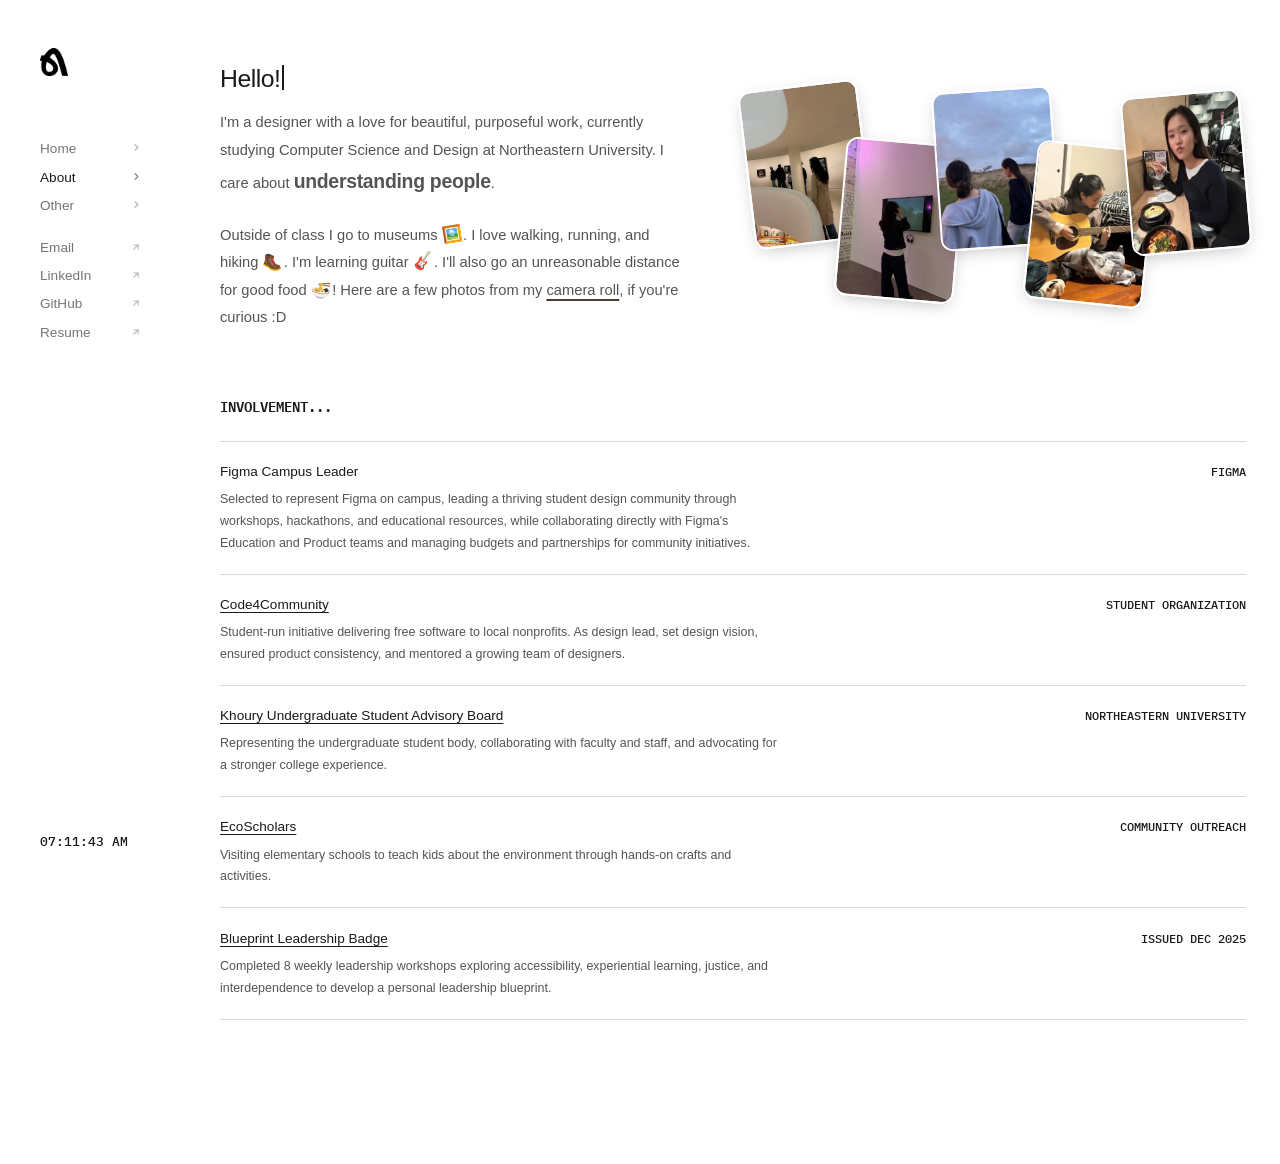
==== commit e399dc2d: "Add a typed greeting to the about page The greeting types itself out in ten languages and erases, wi" ====
--- a/about.html
+++ b/about.html
@@ -27,7 +27,7 @@
               </li>
               <li>
                 <a href="about.html" class="sidebar-link" aria-current="page">
-                  <span class="sidebar-link-text">About Me</span>
+                  <span class="sidebar-link-text">About</span>
                   <span class="sidebar-arrow"><svg width="11" height="11" viewBox="0 0 24 24" fill="none" stroke="currentColor" stroke-width="2.5" stroke-linecap="round" stroke-linejoin="round"><polyline points="9 18 15 12 9 6"/></svg></span>
                 </a>
               </li>
@@ -89,20 +89,22 @@
 
         <div class="about-intro" style="margin-bottom: 4rem">
           <div class="about-blurb">
+            <p class="greeting" aria-label="Hello">
+              <span class="greeting-word" id="greetingWord" aria-hidden="true">Hello!</span>
+            </p>
             <p>
               I'm a designer with a love for beautiful, purposeful work,
               currently studying Computer Science and Design at Northeastern
               University. I care about
-              <span class="em-big">understanding people</span> and making
-              things that make someone's day a little easier.
+              <span class="em-big">understanding people</span>.
             </p>
             <br />
             <p>
               Outside of class I go to museums
-              <span class="em-icon" aria-hidden="true">🖼️</span> a lot.
-              My friends have finally gotten me into hiking
-              <span class="em-icon em-icon--r" aria-hidden="true">🥾</span>, and
-              I'm learning guitar
+              <span class="em-icon" aria-hidden="true">🖼️</span>. I love
+              walking, running, and hiking
+              <span class="em-icon em-icon--r" aria-hidden="true">🥾</span>. I'm
+              learning guitar
               <span class="em-icon" aria-hidden="true">🎸</span>. I'll also go an
               unreasonable distance for good food
               <span class="em-icon em-icon--r" aria-hidden="true">🍜</span>! Here are a
@@ -225,6 +227,19 @@
     </div>
 
     <script>
+      // Live clock in the sidebar footer
+      function updateTime() {
+        const el = document.getElementById("liveTime");
+        if (el)
+          el.textContent = new Date().toLocaleTimeString("en-US", {
+            hour: "2-digit",
+            minute: "2-digit",
+            second: "2-digit",
+          });
+      }
+      updateTime();
+      setInterval(updateTime, 1000);
+
       const cursor = document.querySelector(".custom-cursor");
       document.addEventListener("mousemove", (e) => {
         cursor.style.left = e.clientX + "px";
@@ -262,6 +277,61 @@
           lightbox.style.display = "none";
         }
       });
+    
+      // Greeting types itself out in a few languages. Static for anyone who
+      // has asked for less motion, and for anyone without JS, since the
+      // markup ships with "Hello!" already in place.
+      (function () {
+        var el = document.getElementById("greetingWord");
+        if (!el) return;
+        if (window.matchMedia("(prefers-reduced-motion: reduce)").matches) return;
+
+        var greetings = [
+          "Hello!",
+          "\uc548\ub155\ud558\uc138\uc694!",
+          "\u00a1Hola!",
+          "Bonjour!",
+          "\u4f60\u597d!",
+          "\u3053\u3093\u306b\u3061\u306f!",
+          "Ol\u00e1!",
+          "Hallo!",
+          "Ciao!",
+          "\u0928\u092e\u0938\u094d\u0924\u0947!"
+        ];
+
+        var TYPE = 85;     // per character going in
+        var ERASE = 40;    // coming out, faster, the way real typing feels
+        var HOLD = 1700;   // rest on the finished word
+        var GAP = 320;     // beat before the next one starts
+
+        var i = 0, n = greetings[0].length;
+
+        el.classList.add("is-typing");
+
+        function step() {
+          var word = greetings[i];
+          if (n < word.length) {
+            n++;
+            el.textContent = word.slice(0, n);
+            setTimeout(step, TYPE);
+          } else {
+            setTimeout(erase, HOLD);
+          }
+        }
+
+        function erase() {
+          if (n > 0) {
+            n--;
+            el.textContent = greetings[i].slice(0, n);
+            setTimeout(erase, ERASE);
+          } else {
+            i = (i + 1) % greetings.length;
+            setTimeout(step, GAP);
+          }
+        }
+
+        setTimeout(erase, HOLD);
+      })();
     </script>
   </body>
 </html>
--- a/styles.css
+++ b/styles.css
@@ -279,7 +279,7 @@
 
 .about-blurb p {
     font-size: 0.92rem;
-    color: var(--text);
+    color: rgb(84, 84, 84);
     line-height: 1.85;
     max-width: 540px;
 }
@@ -549,6 +549,43 @@
     .em-icon { transition: none; }
 }
 
+/* Greeting that cycles through languages above the about copy */
+.about-blurb .greeting {
+    font-size: 1.55rem;
+    font-weight: 500;
+    letter-spacing: -0.02em;
+    line-height: 1.25;
+    color: var(--text);
+    margin-bottom: 0.9rem;
+    /* holds the line height steady as the word changes length */
+    min-height: 1.1em;
+}
+
+.greeting-word {
+    display: inline-block;
+}
+
+/* caret only appears once the script takes over, so the no-JS fallback
+   is a plain "Hello!" with nothing blinking after it */
+.greeting-word.is-typing::after {
+    content: '';
+    display: inline-block;
+    width: 2px;
+    height: 1em;
+    margin-left: 2px;
+    vertical-align: -0.12em;
+    background: currentColor;
+    animation: greeting-caret 1s steps(1) infinite;
+}
+
+@keyframes greeting-caret {
+    50% { opacity: 0; }
+}
+
+@media (prefers-reduced-motion: reduce) {
+    .greeting-word.is-typing::after { animation: none; display: none; }
+}
+
 /* Overlapping photo collage, same idea as .research-collage on the MVT page */
 .about-collage {
     position: relative;
@@ -562,8 +599,10 @@
     width: 120px;
     display: block;
     border-radius: 12px;
-    /* no border, so the shadow alone has to hold the pale photos off the page */
-    box-shadow: 0 4px 16px -6px rgba(0, 0, 0, 0.26);
+    /* white mat around each photo, which only reads because of the shadow
+       holding it off an equally white page */
+    border: 2px solid #fff;
+    box-shadow: 0 5px 18px -6px rgba(0, 0, 0, 0.3);
     cursor: zoom-in;
     transition: transform 0.25s ease, box-shadow 0.25s ease;
 }
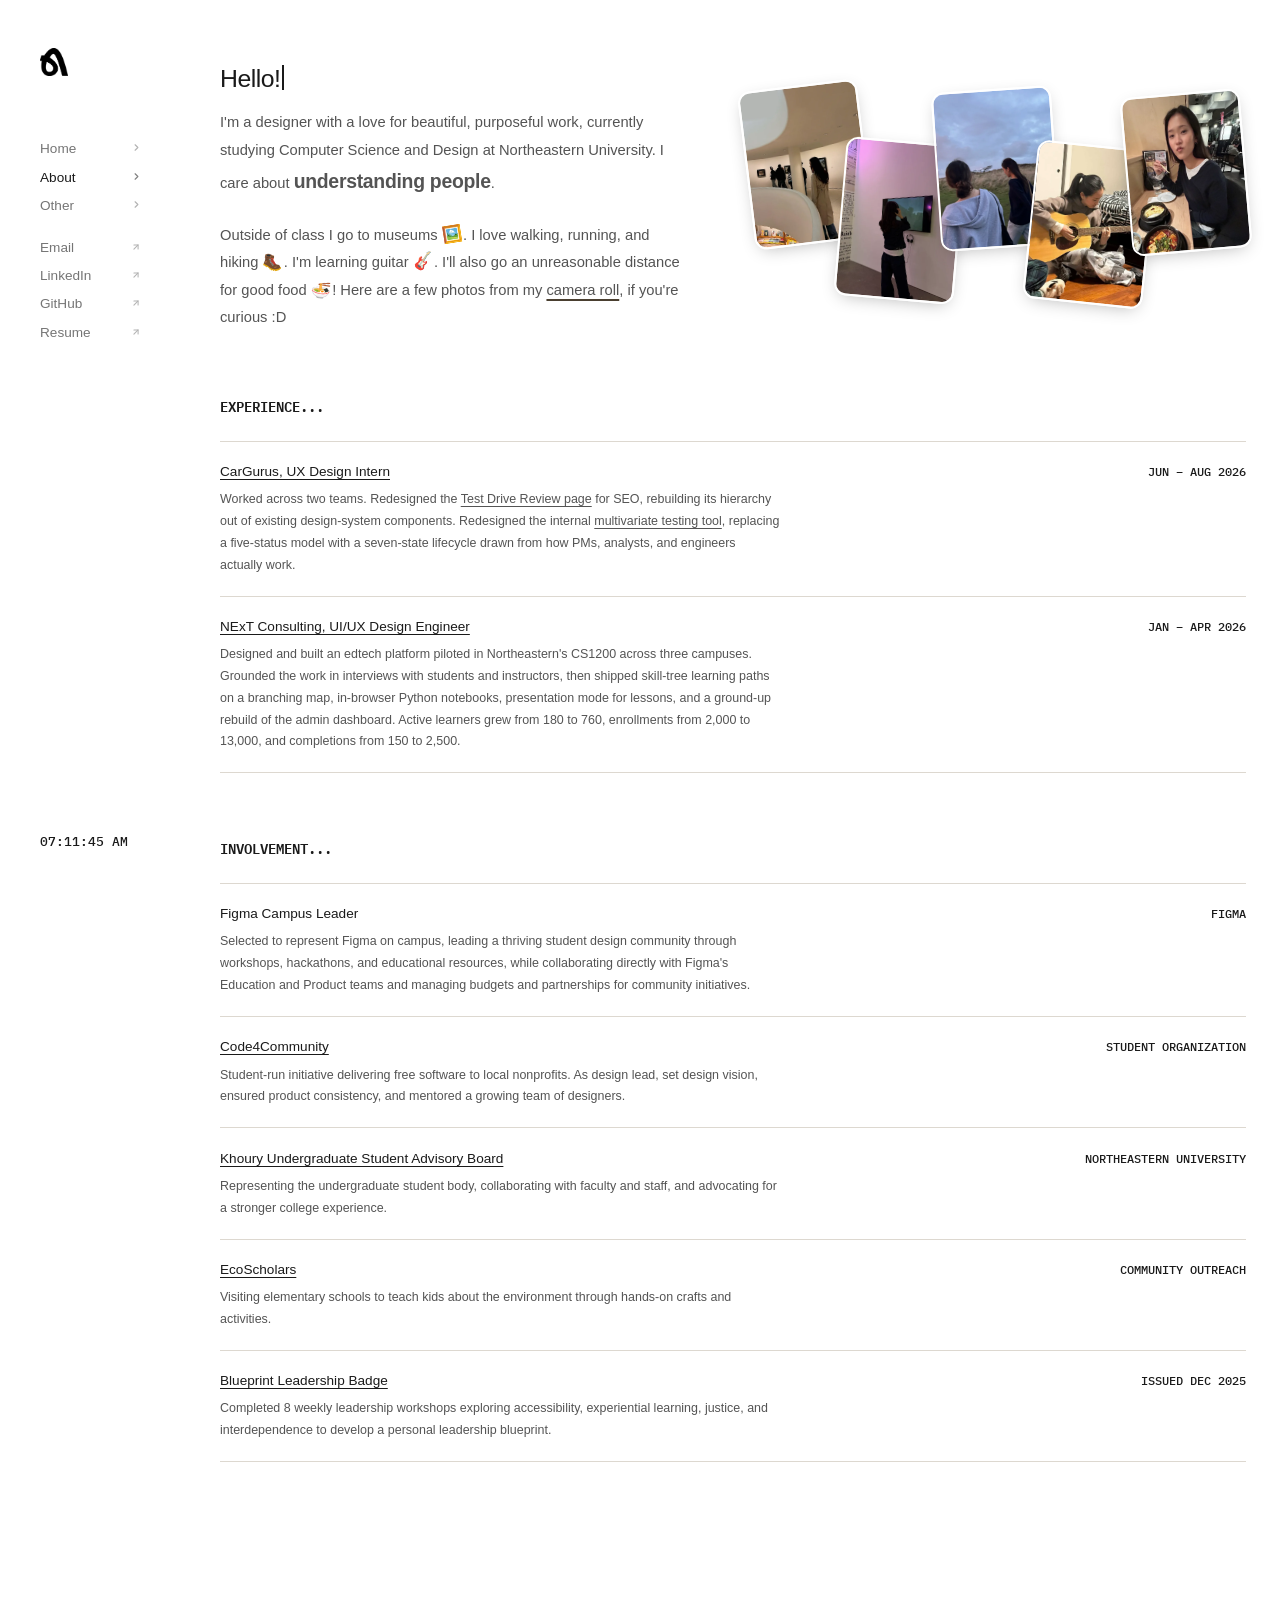
==== commit 41145cf6: "Add an experience section to the about page Two roles above Involvement, reusing the same row patter" ====
--- a/about.html
+++ b/about.html
@@ -118,6 +118,65 @@
             <img src="/images/about-hiking.webp" alt="Ashley hiking at dusk" />
             <img src="/images/about-guitar.webp" alt="Ashley playing guitar" />
             <img src="/images/about-food.webp" alt="Ashley out for a meal" />
+          </div>
+        </div>
+
+        <div class="extracurriculars">
+          <p
+            class="sidebar-section-label"
+            style="
+              margin-bottom: 1.5rem;
+              font-size: 0.85rem;
+              text-transform: uppercase;
+              letter-spacing: 0;
+              font-family: &quot;IBM Plex Mono&quot;, monospace;
+            "
+          >
+            Experience...
+          </p>
+
+          <div class="extra-item">
+            <div class="extra-header">
+              <a
+                href="https://www.cargurus.com/"
+                target="_blank"
+                class="extra-title extra-link"
+                >CarGurus, UX Design Intern</a
+              >
+              <span class="extra-tag">Jun &ndash; Aug 2026</span>
+            </div>
+            <p class="extra-desc">
+              Worked across two teams. Redesigned the
+              <a href="/project4.html" class="extra-link">Test Drive Review
+              page</a> for SEO, rebuilding its hierarchy out of existing
+              design-system components. Redesigned the internal
+              <a href="/project5.html" class="extra-link">multivariate testing
+              tool</a>, replacing a five-status model with a seven-state
+              lifecycle drawn from how PMs, analysts, and engineers actually
+              work.
+            </p>
+          </div>
+
+          <div class="extra-item">
+            <div class="extra-header">
+              <a
+                href="https://www.nunext.dev/"
+                target="_blank"
+                class="extra-title extra-link"
+                >NExT Consulting, UI/UX Design Engineer</a
+              >
+              <span class="extra-tag">Jan &ndash; Apr 2026</span>
+            </div>
+            <p class="extra-desc">
+              Designed and built an edtech platform piloted in Northeastern's
+              CS1200 across three campuses.
+              Grounded the work in interviews with students and instructors,
+              then shipped skill-tree learning paths on a branching map,
+              in-browser Python notebooks, presentation mode for lessons, and
+              a ground-up rebuild of the admin dashboard. Active learners grew
+              from 180 to 760, enrollments from 2,000 to 13,000, and
+              completions from 150 to 2,500.
+            </p>
           </div>
         </div>
 
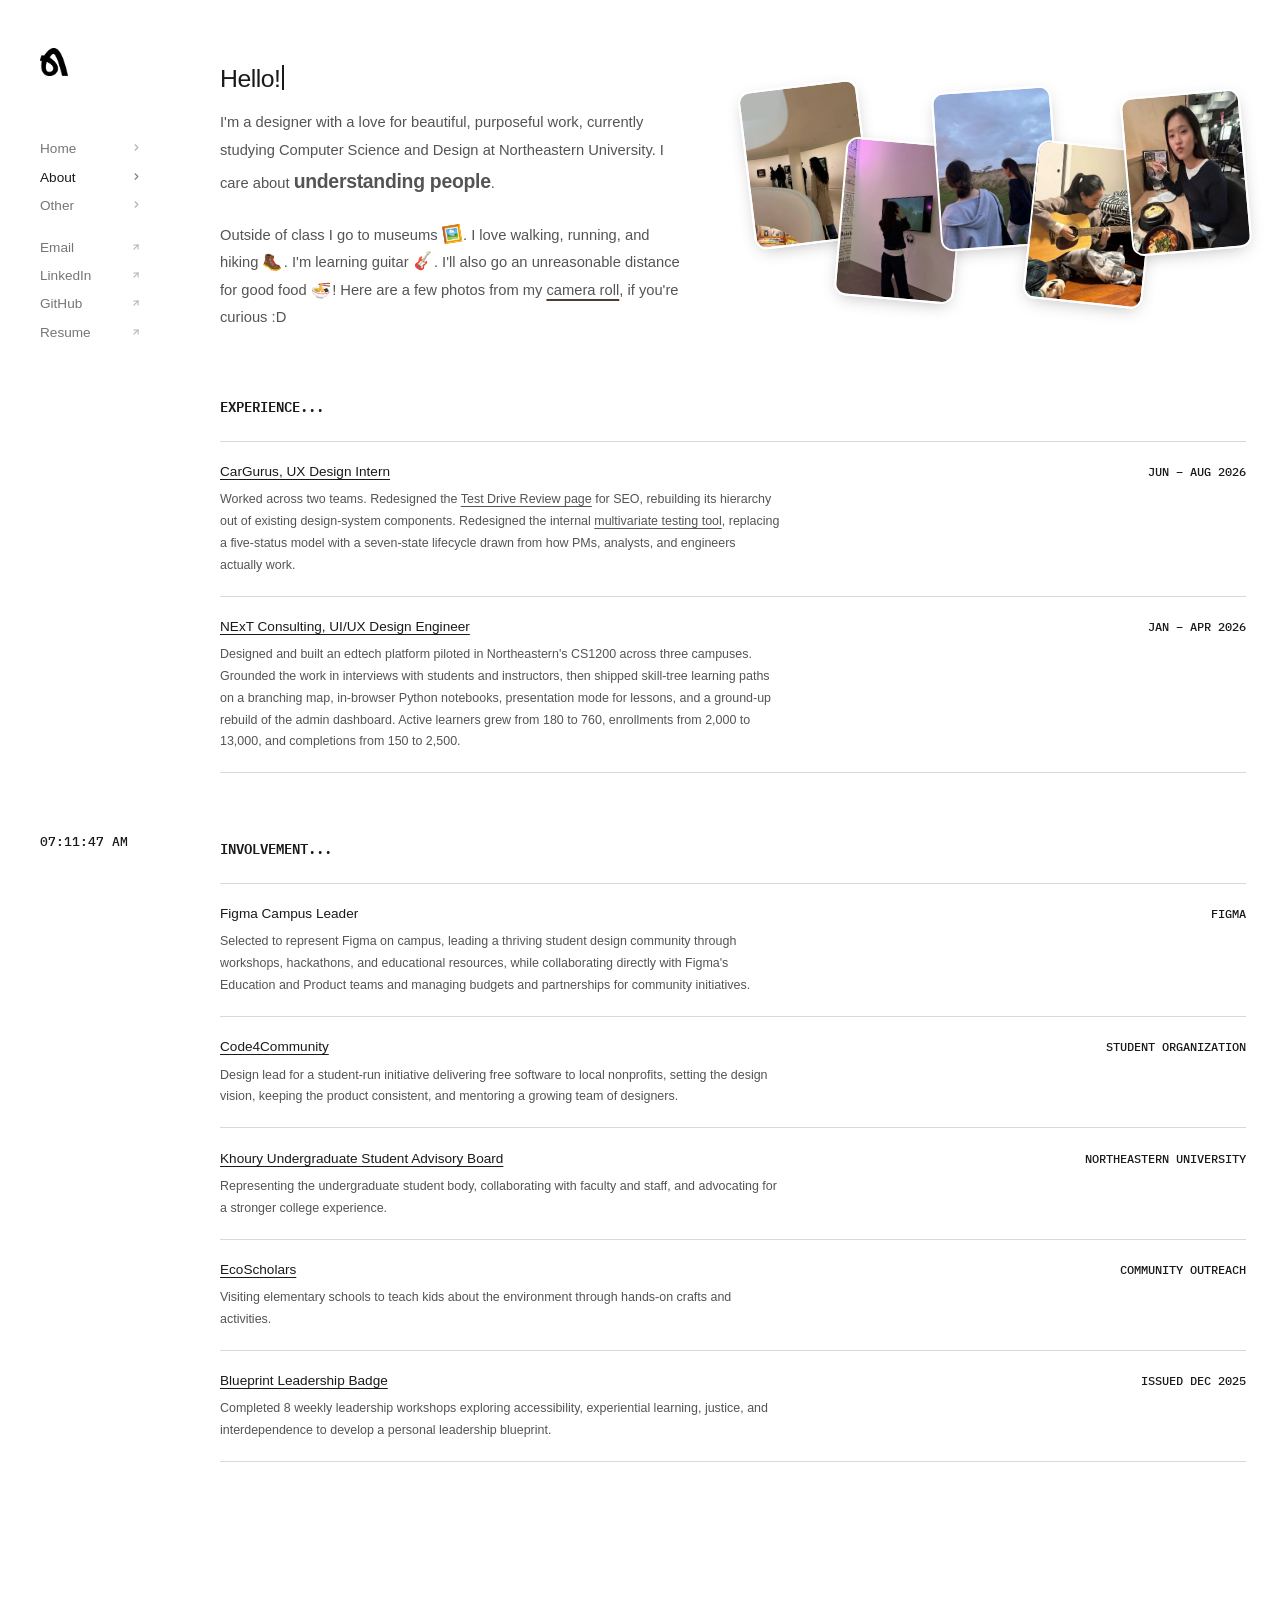
==== commit abcc9bf3: "Put the Code4Community entry in present tense It was the only ongoing entry written in past tense, w" ====
--- a/about.html
+++ b/about.html
@@ -219,9 +219,10 @@
               <span class="extra-tag">Student Organization</span>
             </div>
             <p class="extra-desc">
-              Student-run initiative delivering free software to local
-              nonprofits. As design lead, set design vision, ensured product
-              consistency, and mentored a growing team of designers.
+              Design lead for a student-run initiative delivering free
+              software to local nonprofits, setting the design vision, keeping
+              the product consistent, and mentoring a growing team of
+              designers.
             </p>
           </div>
 
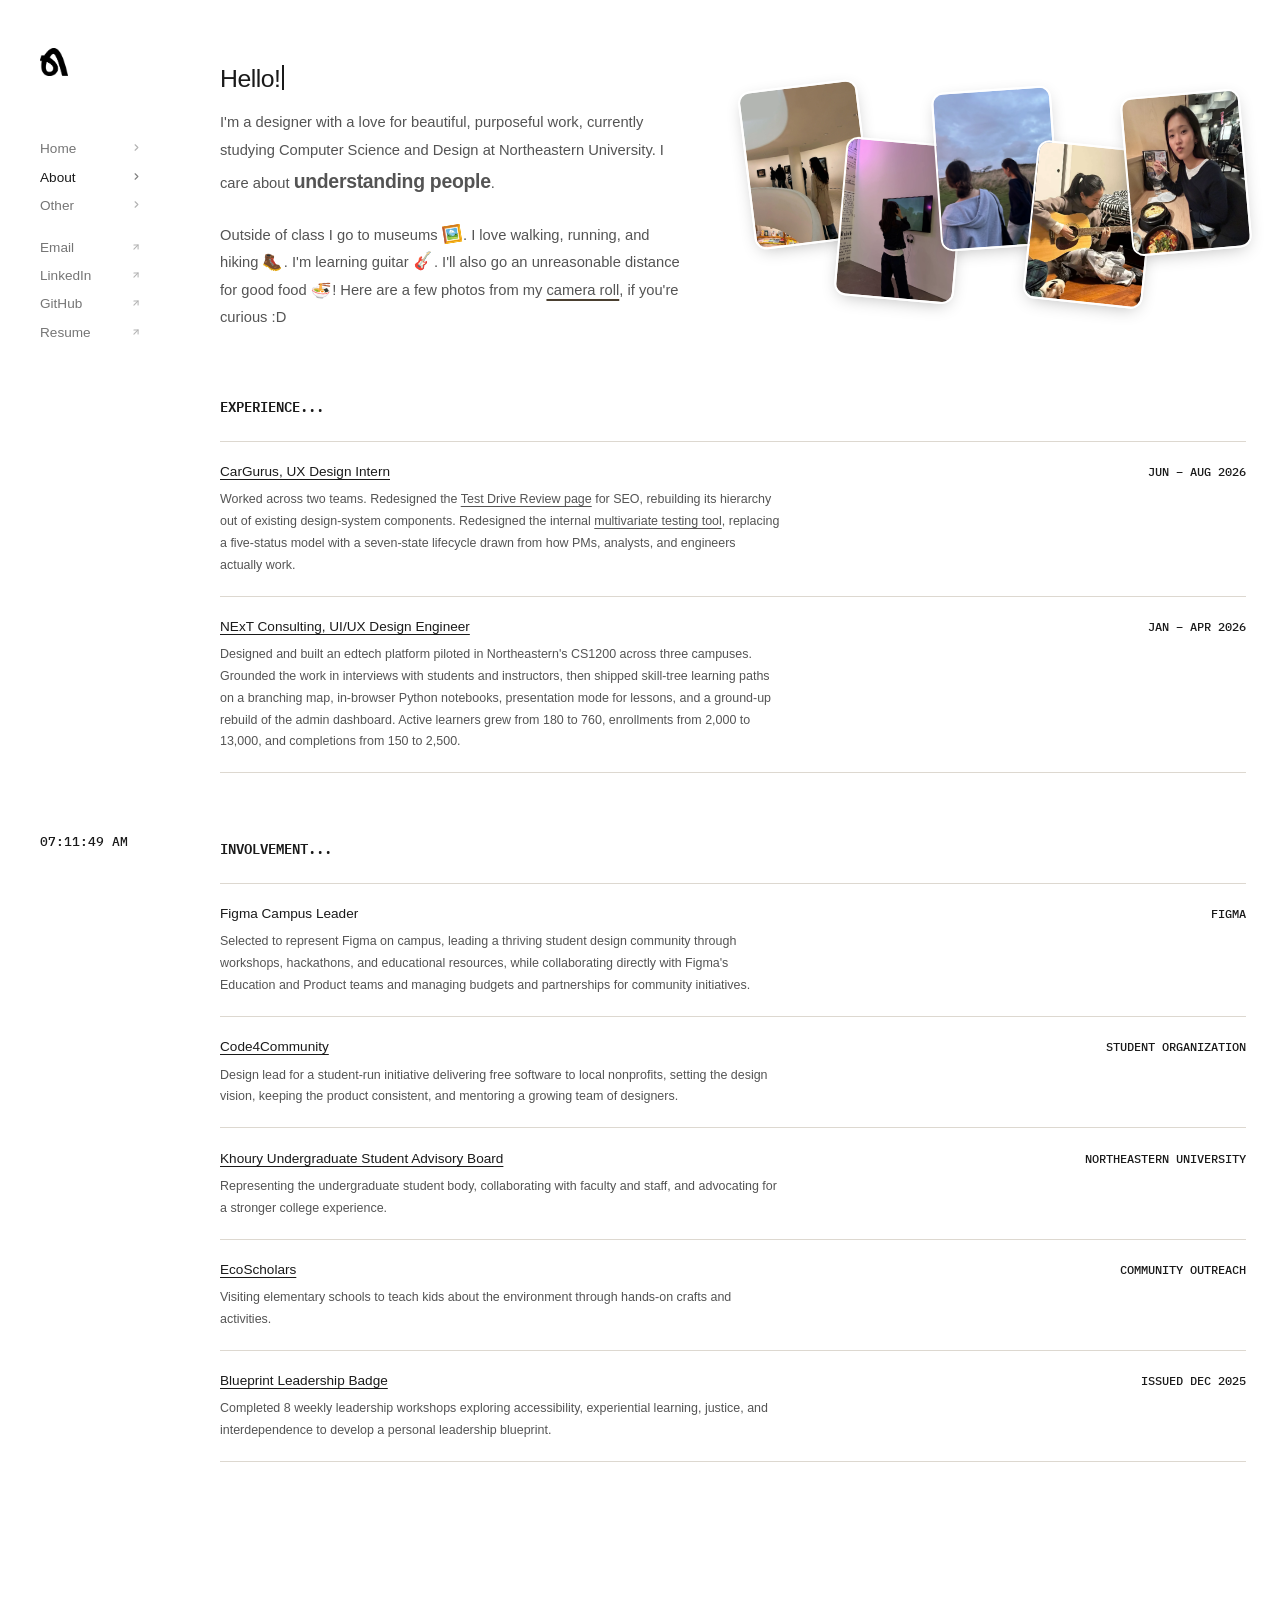
==== commit 323ec100: "Turn the about photos into a proper gallery Clicking a photo opened a single full-screen image you h" ====
--- a/about.html
+++ b/about.html
@@ -281,11 +281,30 @@
     </div>
 
     <!-- Lightbox -->
-    <div class="lightbox" id="lightbox">
-      <span class="lightbox-close">&times;</span>
-      <img class="lightbox-content" id="lightbox-img" alt="Enlarged view" />
+    <div class="photo-lb" id="photoLb" role="dialog" aria-modal="true" aria-label="Photo gallery">
+      <button class="photo-lb__close" type="button" aria-label="Close">
+        <svg viewBox="0 0 24 24" fill="none" stroke="currentColor" stroke-width="2.2" stroke-linecap="round" aria-hidden="true">
+          <line x1="6" y1="6" x2="18" y2="18"/><line x1="18" y1="6" x2="6" y2="18"/>
+        </svg>
+      </button>
+
+      <button class="photo-lb__nav photo-lb__nav--prev" type="button" aria-label="Previous photo">
+        <svg viewBox="0 0 24 24" fill="none" stroke="currentColor" stroke-width="2" stroke-linecap="round" stroke-linejoin="round" aria-hidden="true">
+          <polyline points="15 6 9 12 15 18"/>
+        </svg>
+      </button>
+
+      <div class="photo-lb__stage" id="photoLbStage"></div>
+
+      <button class="photo-lb__nav photo-lb__nav--next" type="button" aria-label="Next photo">
+        <svg viewBox="0 0 24 24" fill="none" stroke="currentColor" stroke-width="2" stroke-linecap="round" stroke-linejoin="round" aria-hidden="true">
+          <polyline points="9 6 15 12 9 18"/>
+        </svg>
+      </button>
+
     </div>
 
+    <script src="/sound.js" defer></script>
     <script>
       // Live clock in the sidebar footer
       function updateTime() {
@@ -312,32 +331,191 @@
         );
       });
     
-      // Lightbox for the collage photos
-      const lightbox = document.getElementById("lightbox");
-      const lightboxImg = document.getElementById("lightbox-img");
-      const lightboxClose = document.querySelector(".lightbox-close");
-
-      document.querySelectorAll(".about-collage img").forEach((img) => {
-        img.addEventListener("click", () => {
-          lightbox.style.display = "flex";
-          lightboxImg.src = img.src;
+      // Photo gallery. A rail of three cells, previous, current and next,
+      // springs sideways so the neighbours peek in at the edges. Arrows,
+      // keys and swipe all drive it.
+      (function () {
+        const root = document.getElementById("photoLb");
+        const stage = document.getElementById("photoLbStage");
+        const photos = [...document.querySelectorAll(".about-collage img")];
+        if (!root || !photos.length) return;
+
+        const SLIDE = 600; // ms, matches the CSS spring
+        const PEEK = 74;   // px of each neighbour left showing
+        const reduced = window.matchMedia("(prefers-reduced-motion: reduce)").matches;
+        const sound = (kind) => window.siteSound && window.siteSound.boop(kind);
+        const mod = (n, m) => ((n % m) + m) % m;
+
+        const rail = document.createElement("div");
+        rail.className = "photo-lb__rail";
+        stage.appendChild(rail);
+
+        let index = 0;
+        let cellW = 0;
+        let busy = false;
+        let lastFocused = null;
+
+        // Cell width is derived from the centred photo rather than the stage.
+        // The photos are portrait, so they are much narrower than the stage,
+        // and a percentage-based cell would park the neighbours just out of
+        // sight. Solving for the peek keeps it the same at any window size.
+        function measure() {
+          const stageW = stage.clientWidth;
+          const mid = rail.querySelector(".photo-lb__cell.is-mid .photo-lb__img");
+          // the centred photo sits at scale 1, so its box is its true width
+          const imgW = mid && mid.getBoundingClientRect().width
+            ? mid.getBoundingClientRect().width
+            : stageW * 0.6;
+          // neighbour inner edge = cellW - (scaled half width); want that
+          // PEEK inside the stage edge
+          let w = stageW / 2 - PEEK + 0.42 * imgW;
+          w = Math.max(w, imgW + 28);  // never squeeze the centred photo
+          w = Math.min(w, stageW);     // never push neighbours fully away
+          cellW = Math.round(w);
+          rail.querySelectorAll(".photo-lb__cell").forEach((c) => {
+            c.style.width = cellW + "px";
+          });
+        }
+
+        // re-run once the centred photo has real dimensions to measure
+        function relayout() {
+          measure();
+          rail.style.transition = "none";
+          rail.style.transform = "translateX(" + offset(1) + "px)";
+          void rail.offsetWidth;
+          rail.style.transition = "";
+        }
+
+        // rail sits at left:50%, so centring cell k means shifting it back
+        // by its own half plus every cell before it
+        function offset(k) {
+          return -((k + 0.5) * cellW);
+        }
+
+        function paint() {
+          rail.innerHTML = "";
+          [-1, 0, 1].forEach((o) => {
+            const cell = document.createElement("div");
+            cell.className = "photo-lb__cell" + (o === 0 ? " is-mid" : "");
+            const im = document.createElement("img");
+            im.className = "photo-lb__img";
+            im.src = photos[mod(index + o, photos.length)].src;
+            im.alt = "";
+            im.draggable = false;
+            if (o === 0) im.addEventListener("load", relayout, { once: true });
+            cell.appendChild(im);
+            rail.appendChild(cell);
+          });
+          measure();
+          rail.style.transition = "none";
+          rail.style.transform = "translateX(" + offset(1) + "px)";
+          // force the browser to take the jump before transitions resume
+          void rail.offsetWidth;
+          rail.style.transition = "";
+        }
+
+        function step(dir) {
+          if (busy) return; // ignore input mid-slide
+          busy = true;
+          sound("tick");
+
+          if (reduced) {
+            index = mod(index + dir, photos.length);
+            paint();
+            busy = false;
+            return;
+          }
+
+          rail.style.transform = "translateX(" + offset(1 + dir) + "px)";
+          rail.querySelectorAll(".photo-lb__cell").forEach((c, n) => {
+            c.classList.toggle("is-mid", n === 1 + dir);
+          });
+
+          setTimeout(() => {
+            index = mod(index + dir, photos.length);
+            paint();
+            busy = false;
+          }, SLIDE);
+        }
+
+        function open(i) {
+          lastFocused = document.activeElement;
+          index = i;
+          paint();
+          root.classList.add("is-open");
+          document.body.style.overflow = "hidden";
+          sound("open");
+          root.querySelector(".photo-lb__close").focus();
+        }
+
+        function close() {
+          if (!root.classList.contains("is-open")) return;
+          sound("close");
+          root.classList.remove("is-open");
+          document.body.style.overflow = "";
+          if (lastFocused) lastFocused.focus();
+        }
+
+        photos.forEach((img, i) => img.addEventListener("click", () => open(i)));
+
+        root.querySelector(".photo-lb__nav--prev").addEventListener("click", () => step(-1));
+        root.querySelector(".photo-lb__nav--next").addEventListener("click", () => step(1));
+        root.querySelector(".photo-lb__close").addEventListener("click", close);
+        root.addEventListener("click", (e) => {
+          // the controls handle themselves
+          if (e.target.closest(".photo-lb__nav, .photo-lb__close")) return;
+
+          // a tap on a neighbour brings it to the centre
+          const img = e.target.closest(".photo-lb__img");
+          if (img) {
+            const cell = img.closest(".photo-lb__cell");
+            if (cell && !cell.classList.contains("is-mid")) {
+              const cells = [...rail.querySelectorAll(".photo-lb__cell")];
+              step(cells.indexOf(cell) - 1);
+            }
+            return; // the centred photo is not a close target
+          }
+
+          // anything else, backdrop, stage, rail, or the empty part of a
+          // cell, closes. The cells cover most of the stage now, so testing
+          // the target type is the only reliable way to catch a tap out.
+          close();
         });
-      });
-
-      lightboxClose.addEventListener("click", () => {
-        lightbox.style.display = "none";
-      });
-
-      lightbox.addEventListener("click", (e) => {
-        if (e.target === lightbox) lightbox.style.display = "none";
-      });
-
-      document.addEventListener("keydown", (e) => {
-        if (e.key === "Escape" && lightbox.style.display === "flex") {
-          lightbox.style.display = "none";
-        }
-      });
-    
+
+        document.addEventListener("keydown", (e) => {
+          if (!root.classList.contains("is-open")) return;
+          if (e.key === "Escape") close();
+          else if (e.key === "ArrowRight") { e.preventDefault(); step(1); }
+          else if (e.key === "ArrowLeft") { e.preventDefault(); step(-1); }
+        });
+
+        // swipe
+        let x0 = null, y0 = null;
+        stage.addEventListener("touchstart", (e) => {
+          x0 = e.touches[0].clientX;
+          y0 = e.touches[0].clientY;
+        }, { passive: true });
+        stage.addEventListener("touchend", (e) => {
+          if (x0 === null) return;
+          const dx = e.changedTouches[0].clientX - x0;
+          const dy = e.changedTouches[0].clientY - y0;
+          // horizontal intent only, so a vertical scroll is not hijacked
+          if (Math.abs(dx) > 45 && Math.abs(dx) > Math.abs(dy)) step(dx < 0 ? 1 : -1);
+          x0 = y0 = null;
+        }, { passive: true });
+
+        // keep the rail centred when the window changes size
+        window.addEventListener("resize", () => {
+          if (!root.classList.contains("is-open") || busy) return;
+          const t = rail.style.transition;
+          rail.style.transition = "none";
+          measure();
+          rail.style.transform = "translateX(" + offset(1) + "px)";
+          void rail.offsetWidth;
+          rail.style.transition = t;
+        });
+      })();
+
       // Greeting types itself out in a few languages. Static for anyone who
       // has asked for less motion, and for anyone without JS, since the
       // markup ships with "Hello!" already in place.
--- a/styles.css
+++ b/styles.css
@@ -2491,3 +2491,129 @@
 @media (max-width: 560px) {
     .work-grid { column-count: 1; }
 }
+
+/* ----------------------------------------
+   ABOUT PHOTO GALLERY
+   Arrows, keys and swipe step between the collage photos without closing.
+   Slides follow the direction of travel.
+---------------------------------------- */
+.photo-lb {
+    position: fixed;
+    inset: 0;
+    z-index: 9999;
+    display: flex;
+    align-items: center;
+    justify-content: center;
+    gap: 0.5rem;
+    padding: 2rem 1rem;
+    background: rgba(250, 249, 247, 0.82);
+    backdrop-filter: blur(14px);
+    -webkit-backdrop-filter: blur(14px);
+    opacity: 0;
+    visibility: hidden;
+    transform: scale(0.985);
+    transition: opacity 0.26s ease, transform 0.26s ease, visibility 0s linear 0.26s;
+}
+
+.photo-lb.is-open {
+    opacity: 1;
+    visibility: visible;
+    transform: none;
+    transition: opacity 0.26s ease, transform 0.26s ease, visibility 0s;
+}
+
+/* The stage holds a rail of three cells, previous, current and next, and
+   slides the whole rail. Cells are narrower than the stage so the
+   neighbours peek in at the edges and you can see what is coming. */
+.photo-lb__stage {
+    position: relative;
+    flex: 1;
+    min-width: 0;
+    height: 100%;
+    overflow: hidden;
+}
+
+.photo-lb__rail {
+    position: absolute;
+    top: 0;
+    bottom: 0;
+    left: 50%;
+    display: flex;
+    align-items: center;
+    will-change: transform;
+    /* a spring curve: overshoots a little, then settles */
+    transition: transform 0.6s cubic-bezier(0.34, 1.3, 0.5, 1);
+}
+
+.photo-lb__cell {
+    flex-shrink: 0;
+    height: 100%;
+    display: flex;
+    align-items: center;
+    justify-content: center;
+    padding: 0 0.6rem;
+}
+
+.photo-lb__img {
+    max-width: 100%;
+    max-height: 100%;
+    width: auto;
+    height: auto;
+    object-fit: contain;
+    border-radius: 10px;
+    box-shadow: 0 18px 44px -26px rgba(0, 0, 0, 0.35);
+    /* neighbours sit back, the centred one comes forward */
+    transform: scale(0.84);
+    opacity: 0.38;
+    transition: transform 0.6s cubic-bezier(0.34, 1.3, 0.5, 1),
+                opacity 0.45s ease;
+}
+
+.photo-lb__cell.is-mid .photo-lb__img {
+    transform: scale(1);
+    opacity: 1;
+}
+
+.photo-lb__nav,
+.photo-lb__close {
+    flex-shrink: 0;
+    /* 44px minimum, so the taps land on touch */
+    width: 44px;
+    height: 44px;
+    display: flex;
+    align-items: center;
+    justify-content: center;
+    border: none;
+    background: none;
+    color: rgb(84, 84, 84);
+    transition: color 0.18s ease, transform 0.18s ease;
+}
+
+.photo-lb__nav svg { width: 24px; height: 24px; }
+.photo-lb__close svg { width: 17px; height: 17px; }
+
+.photo-lb__nav:hover,
+.photo-lb__close:hover { color: var(--text); }
+.photo-lb__nav--prev:hover { transform: translateX(-2px); }
+.photo-lb__nav--next:hover { transform: translateX(2px); }
+
+.photo-lb__close {
+    position: absolute;
+    top: 1.1rem;
+    right: 1.1rem;
+    z-index: 2;
+}
+
+@media (prefers-reduced-motion: reduce) {
+    .photo-lb,
+    .photo-lb__rail,
+    .photo-lb__img,
+    .photo-lb__nav,
+    .photo-lb__close { transition: none; }
+}
+
+@media (max-width: 768px) {
+    .photo-lb { padding: 1rem 0.25rem; gap: 0; }
+    .photo-lb__nav { width: 44px; }
+    .photo-lb__nav svg { width: 20px; height: 20px; }
+}
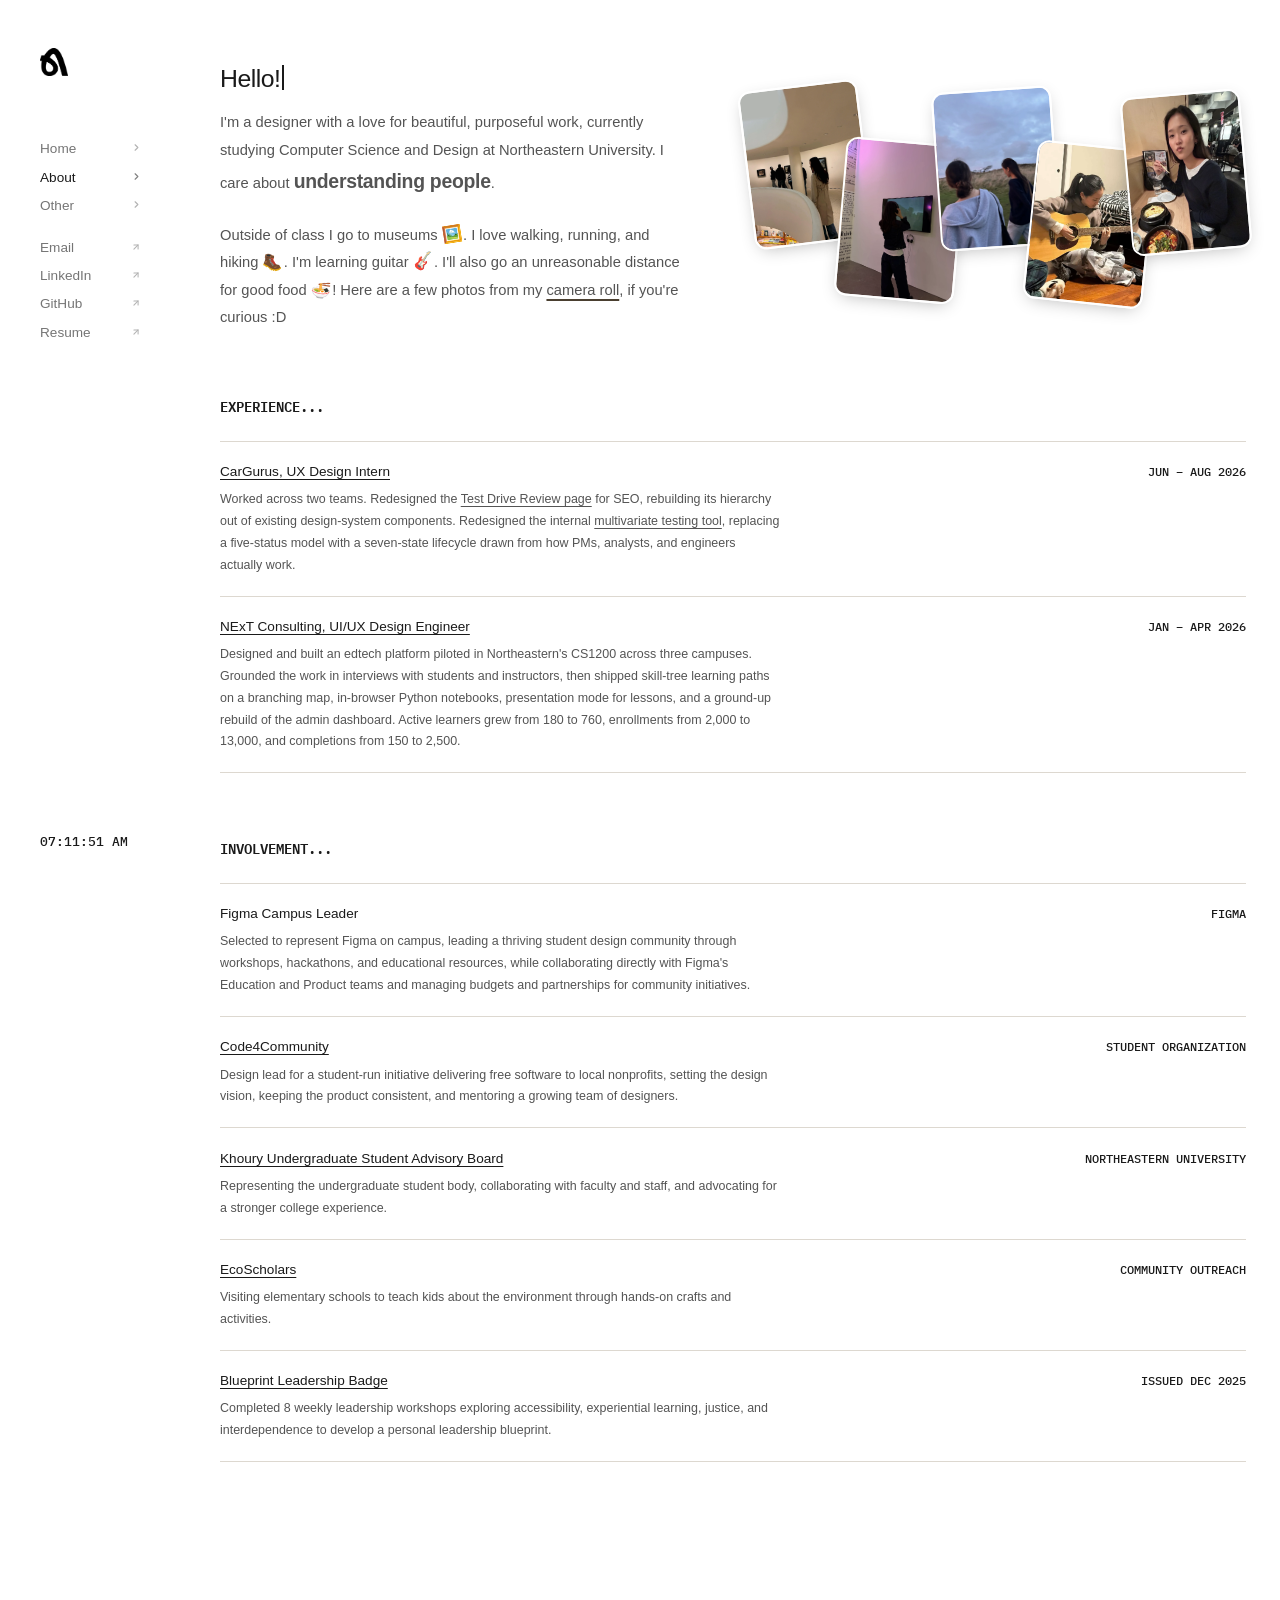
==== commit e4c2bd95: "Open the gallery from the "camera roll" link The phrase was already underlined but did nothing, whic" ====
--- a/about.html
+++ b/about.html
@@ -108,7 +108,7 @@
               <span class="em-icon" aria-hidden="true">🎸</span>. I'll also go an
               unreasonable distance for good food
               <span class="em-icon em-icon--r" aria-hidden="true">🍜</span>! Here are a
-              few photos from my <span class="em-ul">camera roll</span>, if
+              few photos from my <button type="button" class="em-ul em-ul--btn" id="cameraRollLink">camera roll</button>, if
               you're curious :D
             </p>
           </div>
@@ -458,6 +458,9 @@
 
         photos.forEach((img, i) => img.addEventListener("click", () => open(i)));
 
+        const rollLink = document.getElementById("cameraRollLink");
+        if (rollLink) rollLink.addEventListener("click", () => open(0));
+
         root.querySelector(".photo-lb__nav--prev").addEventListener("click", () => step(-1));
         root.querySelector(".photo-lb__nav--next").addEventListener("click", () => step(1));
         root.querySelector(".photo-lb__close").addEventListener("click", close);
--- a/styles.css
+++ b/styles.css
@@ -527,6 +527,27 @@
     text-decoration-color: var(--accent);
     text-decoration-thickness: 2px;
     text-underline-offset: 4px;
+}
+
+/* same treatment as a button, so it can be clicked and tabbed to */
+.em-ul--btn {
+    border: none;
+    background: none;
+    padding: 0;
+    font: inherit;
+    color: inherit;
+    cursor: pointer;
+    transition: text-decoration-color 0.2s ease;
+}
+
+.em-ul--btn:hover {
+    text-decoration-color: var(--text);
+}
+
+.em-ul--btn:focus-visible {
+    outline: 2px solid var(--text);
+    outline-offset: 3px;
+    border-radius: 2px;
 }
 
 .em-icon {
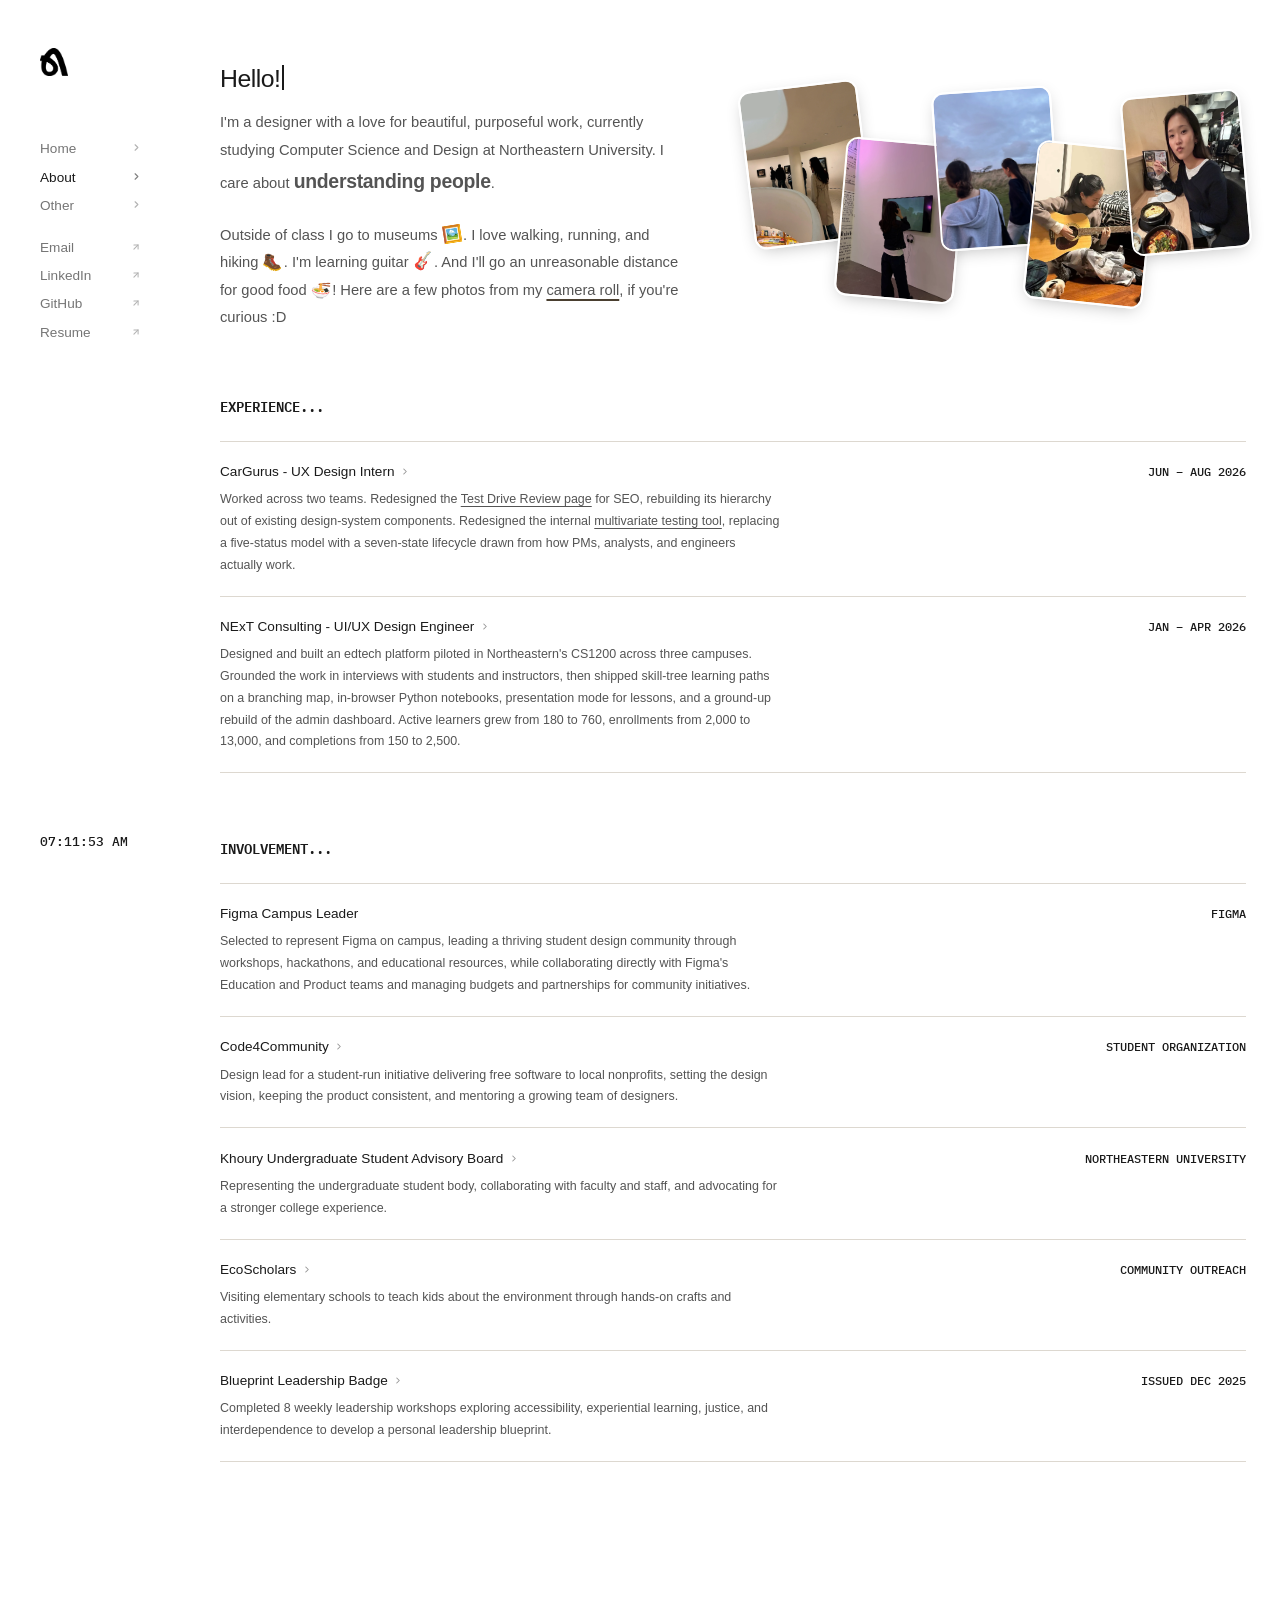
==== commit ebe13ca5: "Mark the experience and involvement titles as links without underlining An underline on something th" ====
--- a/about.html
+++ b/about.html
@@ -105,7 +105,7 @@
               walking, running, and hiking
               <span class="em-icon em-icon--r" aria-hidden="true">🥾</span>. I'm
               learning guitar
-              <span class="em-icon" aria-hidden="true">🎸</span>. I'll also go an
+              <span class="em-icon" aria-hidden="true">🎸</span>. And I'll go an
               unreasonable distance for good food
               <span class="em-icon em-icon--r" aria-hidden="true">🍜</span>! Here are a
               few photos from my <button type="button" class="em-ul em-ul--btn" id="cameraRollLink">camera roll</button>, if
@@ -141,7 +141,7 @@
                 href="https://www.cargurus.com/"
                 target="_blank"
                 class="extra-title extra-link"
-                >CarGurus, UX Design Intern</a
+                >CarGurus - UX Design Intern<span class="extra-arrow" aria-hidden="true"><svg width="10" height="10" viewBox="0 0 24 24" fill="none" stroke="currentColor" stroke-width="2.5" stroke-linecap="round" stroke-linejoin="round"><polyline points="9 18 15 12 9 6"/></svg></span></a
               >
               <span class="extra-tag">Jun &ndash; Aug 2026</span>
             </div>
@@ -163,7 +163,7 @@
                 href="https://www.nunext.dev/"
                 target="_blank"
                 class="extra-title extra-link"
-                >NExT Consulting, UI/UX Design Engineer</a
+                >NExT Consulting - UI/UX Design Engineer<span class="extra-arrow" aria-hidden="true"><svg width="10" height="10" viewBox="0 0 24 24" fill="none" stroke="currentColor" stroke-width="2.5" stroke-linecap="round" stroke-linejoin="round"><polyline points="9 18 15 12 9 6"/></svg></span></a
               >
               <span class="extra-tag">Jan &ndash; Apr 2026</span>
             </div>
@@ -214,7 +214,7 @@
                 href="https://www.c4cneu.com/"
                 target="_blank"
                 class="extra-title extra-link"
-                >Code4Community</a
+                >Code4Community<span class="extra-arrow" aria-hidden="true"><svg width="10" height="10" viewBox="0 0 24 24" fill="none" stroke="currentColor" stroke-width="2.5" stroke-linecap="round" stroke-linejoin="round"><polyline points="9 18 15 12 9 6"/></svg></span></a
               >
               <span class="extra-tag">Student Organization</span>
             </div>
@@ -232,7 +232,7 @@
                 href="https://www.khoury.northeastern.edu/current-undergraduate-students/khoury-undergraduate-student-advisory-board/"
                 target="_blank"
                 class="extra-title extra-link"
-                >Khoury Undergraduate Student Advisory Board</a
+                >Khoury Undergraduate Student Advisory Board<span class="extra-arrow" aria-hidden="true"><svg width="10" height="10" viewBox="0 0 24 24" fill="none" stroke="currentColor" stroke-width="2.5" stroke-linecap="round" stroke-linejoin="round"><polyline points="9 18 15 12 9 6"/></svg></span></a
               >
               <span class="extra-tag">Northeastern University</span>
             </div>
@@ -249,7 +249,7 @@
                 href="https://coe.northeastern.edu/orgs/ecoscholars/"
                 target="_blank"
                 class="extra-title extra-link"
-                >EcoScholars</a
+                >EcoScholars<span class="extra-arrow" aria-hidden="true"><svg width="10" height="10" viewBox="0 0 24 24" fill="none" stroke="currentColor" stroke-width="2.5" stroke-linecap="round" stroke-linejoin="round"><polyline points="9 18 15 12 9 6"/></svg></span></a
               >
               <span class="extra-tag">Community Outreach</span>
             </div>
@@ -265,7 +265,7 @@
                 href="https://northeastern.badges.parchment.com/public/credentials/CAGBrN7ETLmg2yQs7buxiQ?identity__email=yoon.ash@northeastern.edu"
                 target="_blank"
                 class="extra-title extra-link"
-                >Blueprint Leadership Badge</a
+                >Blueprint Leadership Badge<span class="extra-arrow" aria-hidden="true"><svg width="10" height="10" viewBox="0 0 24 24" fill="none" stroke="currentColor" stroke-width="2.5" stroke-linecap="round" stroke-linejoin="round"><polyline points="9 18 15 12 9 6"/></svg></span></a
               >
               <span class="extra-tag">Issued Dec 2025</span>
             </div>
--- a/styles.css
+++ b/styles.css
@@ -684,6 +684,44 @@
 
 .extra-link:hover {
     color: var(--muted);
+}
+
+/* The experience and involvement titles are links too, but an underline on
+   something that reads as a heading looks like emphasis rather than a link.
+   They carry the same chevron the sidebar uses, so one marker means
+   "this goes somewhere" across the site. Links inside the descriptions keep
+   their underline: in running text the underline is the only thing that
+   finds them. */
+.extra-title.extra-link {
+    text-decoration: none;
+}
+
+/* The shared hover fades a link out, which is right for one inside a
+   paragraph but fights the arrow here, where the title would pale while its
+   arrow darkened. The title holds and the arrow does the moving instead. */
+.extra-title.extra-link:hover {
+    color: var(--text);
+}
+
+.extra-arrow {
+    display: inline-block;
+    margin-left: 0.34rem;
+    /* optically centred on the lowercase, not sat on the baseline */
+    transform: translateY(0.5px);
+    opacity: 0.45;
+    transition: transform 0.2s ease, opacity 0.2s ease;
+}
+
+/* travels sideways, matching the sidebar chevron rather than a diagonal */
+.extra-title.extra-link:hover .extra-arrow {
+    opacity: 1;
+    transform: translate(3px, 0.5px);
+}
+
+.extra-title.extra-link:focus-visible {
+    outline: 2px solid var(--text);
+    outline-offset: 3px;
+    border-radius: 2px;
 }
 
 .extra-tag {
@@ -2312,6 +2350,26 @@
 .work-card:hover .work-card__media img,
 .work-card:hover .work-card__media video { transform: scale(1.03); }
 
+/* A run of stills that cycles like a gif. They stack on top of each other,
+   with the box holding its own aspect ratio so nothing reflows on a step. */
+.work-frames {
+    position: relative;
+    display: block;
+    width: 100%;
+}
+
+.work-card__media .work-frames img {
+    position: absolute;
+    inset: 0;
+    width: 100%;
+    height: 100%;
+    object-fit: cover;
+    opacity: 0;
+    transition: opacity 0.22s ease, transform 0.4s ease;
+}
+
+.work-card__media .work-frames img.is-on { opacity: 1; }
+
 /* Empty slots, so the grid reads as a grid before the work fills it */
 .work-card--empty {
     display: flex;
@@ -2449,10 +2507,106 @@
 }
 
 .work-stage__frame {
+    position: relative;
     max-width: 100%;
     max-height: 100%;
     display: flex;
     animation: work-stage-in 0.28s cubic-bezier(0.2, 0.8, 0.3, 1);
+}
+
+/* ---------- video player ----------
+   Replaces the browser's own control bar, which is a heavy black gradient
+   that sits badly on pale footage. A frosted pill instead, borrowing the
+   dialog's blur, so it reads on light and dark frames alike. */
+.vplayer {
+    position: absolute;
+    left: 0.9rem;
+    right: 0.9rem;
+    bottom: 0.9rem;
+    display: flex;
+    align-items: center;
+    gap: 0.75rem;
+    padding: 0.5rem 0.75rem;
+    border-radius: 999px;
+    background: rgba(255, 255, 255, 0.72);
+    backdrop-filter: blur(20px) saturate(1.3);
+    -webkit-backdrop-filter: blur(20px) saturate(1.3);
+    box-shadow: 0 2px 16px -6px rgba(0, 0, 0, 0.28);
+    /* out of the way until the frame is hovered or something has focus */
+    opacity: 0;
+    transform: translateY(4px);
+    transition: opacity 0.22s ease, transform 0.22s ease;
+}
+
+.work-stage__frame:hover .vplayer,
+.vplayer:focus-within,
+.vplayer.is-idle { opacity: 1; transform: none; }
+
+.vplayer button {
+    flex: 0 0 auto;
+    display: flex;
+    align-items: center;
+    justify-content: center;
+    width: 22px;
+    height: 22px;
+    padding: 0;
+    border: none;
+    background: none;
+    color: var(--text);
+    cursor: pointer;
+}
+
+.vplayer button svg { width: 15px; height: 15px; display: block; }
+.vplayer button:hover { opacity: 0.6; }
+.vplayer button:focus-visible { outline: 2px solid var(--text); outline-offset: 3px; border-radius: 3px; }
+
+/* the scrub bar. Padded vertically so it is easy to grab, while the line
+   itself stays hairline thin */
+.vplayer__track {
+    flex: 1 1 auto;
+    position: relative;
+    height: 16px;
+    display: flex;
+    align-items: center;
+    cursor: pointer;
+    touch-action: none;
+}
+
+.vplayer__rail,
+.vplayer__buffer,
+.vplayer__fill {
+    position: absolute;
+    left: 0;
+    height: 3px;
+    border-radius: 999px;
+}
+
+.vplayer__rail { right: 0; background: rgba(26, 26, 26, 0.16); }
+.vplayer__buffer { background: rgba(26, 26, 26, 0.16); width: 0; }
+.vplayer__fill { background: var(--text); width: 0; }
+
+.vplayer__knob {
+    position: absolute;
+    width: 9px;
+    height: 9px;
+    margin-left: -4.5px;
+    border-radius: 50%;
+    background: var(--text);
+    left: 0;
+    opacity: 0;
+    transition: opacity 0.18s ease;
+}
+
+.vplayer__track:hover .vplayer__knob,
+.vplayer.is-scrubbing .vplayer__knob { opacity: 1; }
+
+.vplayer__time {
+    flex: 0 0 auto;
+    font-family: 'IBM Plex Mono', monospace;
+    font-size: 0.62rem;
+    letter-spacing: 0.04em;
+    color: rgb(84, 84, 84);
+    font-variant-numeric: tabular-nums;
 }
 
 /* the image stands on its own, no frame around it */
@@ -2487,7 +2641,8 @@
 @media (prefers-reduced-motion: reduce) {
     .work-stage__frame { animation: none; }
     .work-card__media img,
-    .work-card__media video { transition: none; }
+    .work-card__media video,
+    .work-card__media .work-frames img { transition: none; }
 }
 
 @media (max-width: 900px) {
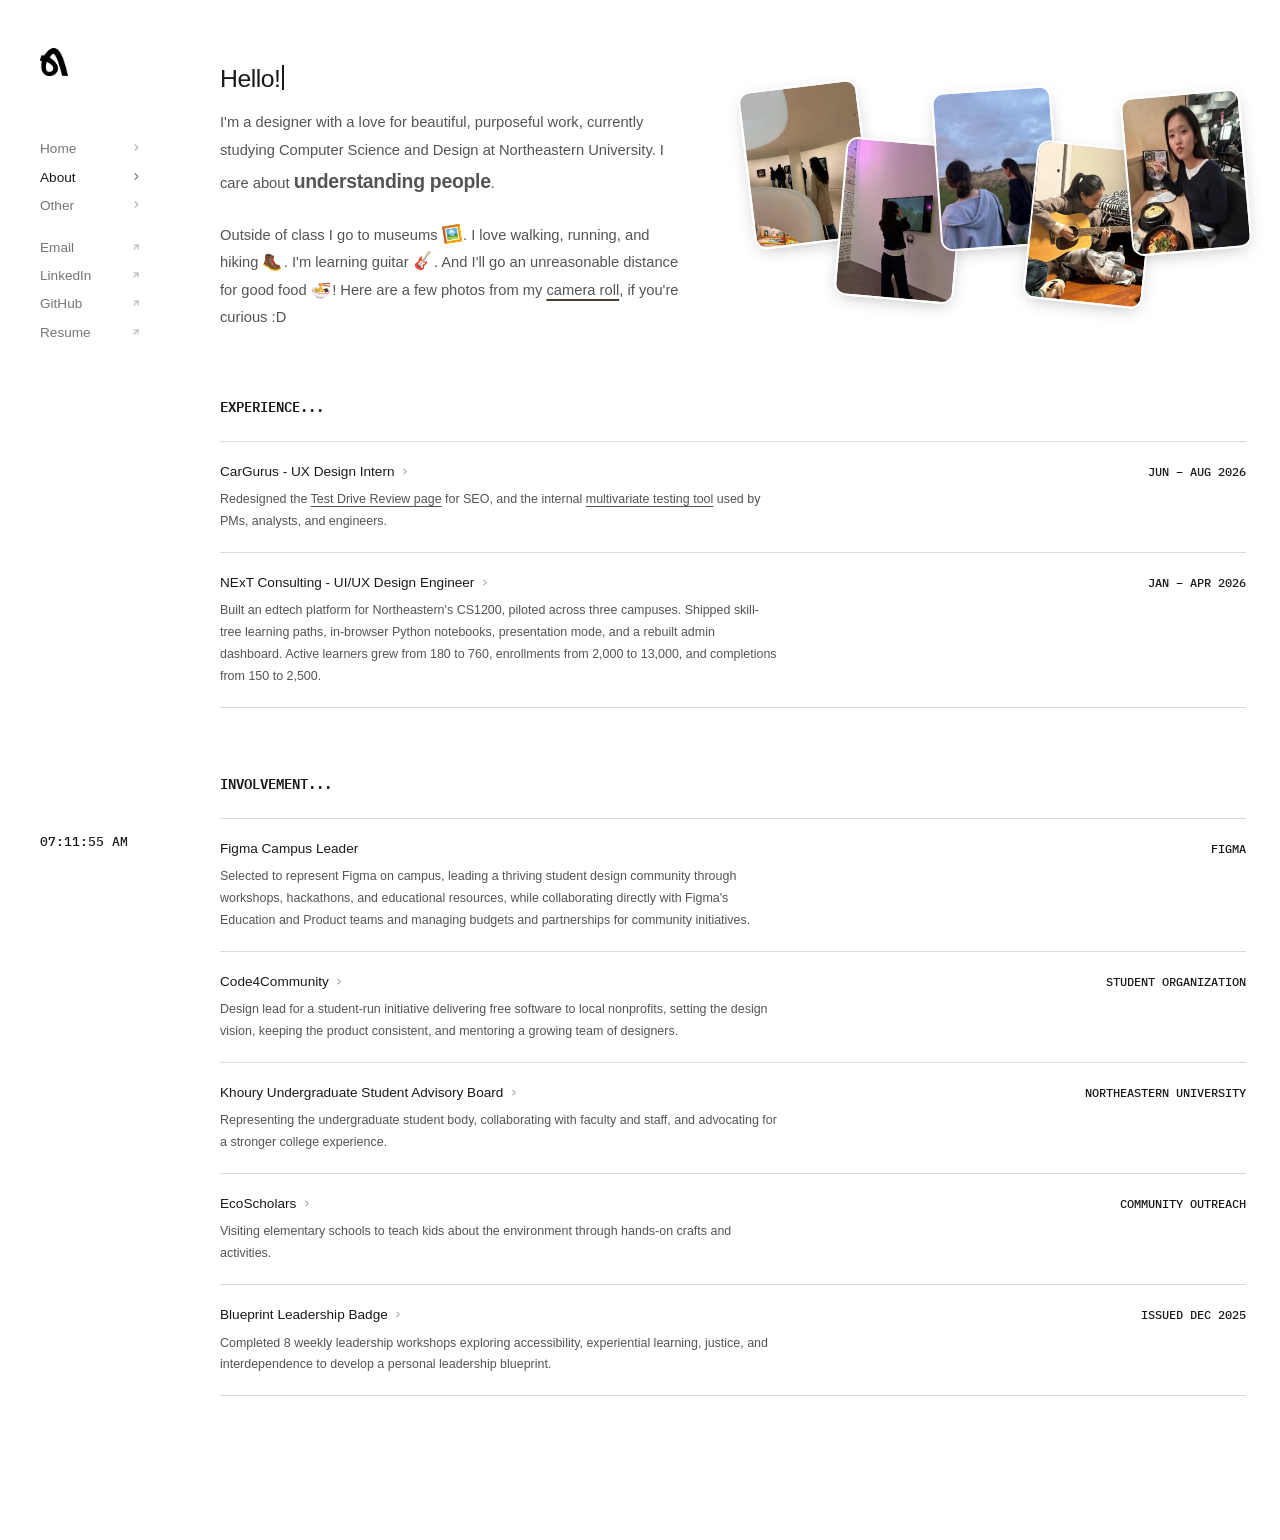
==== commit 93ed0fa7: "Cut the experience descriptions back to the work and the numbers Drops the process and the rationale" ====
--- a/about.html
+++ b/about.html
@@ -146,14 +146,11 @@
               <span class="extra-tag">Jun &ndash; Aug 2026</span>
             </div>
             <p class="extra-desc">
-              Worked across two teams. Redesigned the
+              Redesigned the
               <a href="/project4.html" class="extra-link">Test Drive Review
-              page</a> for SEO, rebuilding its hierarchy out of existing
-              design-system components. Redesigned the internal
+              page</a> for SEO, and the internal
               <a href="/project5.html" class="extra-link">multivariate testing
-              tool</a>, replacing a five-status model with a seven-state
-              lifecycle drawn from how PMs, analysts, and engineers actually
-              work.
+              tool</a> used by PMs, analysts, and engineers.
             </p>
           </div>
 
@@ -168,14 +165,12 @@
               <span class="extra-tag">Jan &ndash; Apr 2026</span>
             </div>
             <p class="extra-desc">
-              Designed and built an edtech platform piloted in Northeastern's
-              CS1200 across three campuses.
-              Grounded the work in interviews with students and instructors,
-              then shipped skill-tree learning paths on a branching map,
-              in-browser Python notebooks, presentation mode for lessons, and
-              a ground-up rebuild of the admin dashboard. Active learners grew
-              from 180 to 760, enrollments from 2,000 to 13,000, and
-              completions from 150 to 2,500.
+              Built an edtech platform for Northeastern's CS1200, piloted
+              across three campuses. Shipped skill-tree learning paths,
+              in-browser Python notebooks, presentation mode, and a rebuilt
+              admin dashboard. Active learners grew from 180 to 760,
+              enrollments from 2,000 to 13,000, and completions from 150 to
+              2,500.
             </p>
           </div>
         </div>
--- a/styles.css
+++ b/styles.css
@@ -2498,12 +2498,58 @@
 
 /* right stage */
 .work-stage {
+    position: relative;
     flex: 1;
     min-width: 0;
     display: flex;
     align-items: center;
     justify-content: center;
     padding: 3rem 3.5rem;
+}
+
+/* ---------- stepping through one project's images ----------
+   These sit against the edges of the stage. The arrows in the rail step
+   between projects instead, so the two axes never share a control. */
+.work-side {
+    position: absolute;
+    top: 50%;
+    transform: translateY(-50%);
+    z-index: 2;
+    display: none;
+    align-items: center;
+    justify-content: center;
+    width: 44px;
+    height: 44px;
+    padding: 0;
+    border: none;
+    background: none;
+    color: rgb(84, 84, 84);
+    cursor: pointer;
+    opacity: 0.55;
+    transition: opacity 0.2s ease, transform 0.2s ease;
+}
+
+/* shown only when the project actually has more than one image */
+.work-stage.has-steps .work-side { display: flex; }
+
+.work-side svg { width: 20px; height: 20px; }
+.work-side--prev { left: 0.9rem; }
+.work-side--next { right: 0.9rem; }
+
+.work-side:hover { opacity: 1; }
+.work-side--prev:hover { transform: translate(-3px, -50%); }
+.work-side--next:hover { transform: translate(3px, -50%); }
+
+.work-side:focus-visible {
+    opacity: 1;
+    outline: 2px solid var(--text);
+    outline-offset: 2px;
+    border-radius: 4px;
+}
+
+@media (max-width: 900px) {
+    .work-side--prev { left: 0.2rem; }
+    .work-side--next { right: 0.2rem; }
 }
 
 .work-stage__frame {
@@ -2628,16 +2674,6 @@
     to   { opacity: 1; transform: none; }
 }
 
-.work-stage__count {
-    position: absolute;
-    bottom: 1.4rem;
-    left: calc(370px + 3.5rem);
-    font-family: 'IBM Plex Mono', monospace;
-    font-size: 0.65rem;
-    letter-spacing: 0.08em;
-    color: var(--muted);
-}
-
 @media (prefers-reduced-motion: reduce) {
     .work-stage__frame { animation: none; }
     .work-card__media img,
@@ -2661,7 +2697,6 @@
     .work-stage { padding: 1.2rem; }
     .work-stage__frame img,
     .work-stage__frame video { max-height: 46vh; }
-    .work-stage__count { left: 1.2rem; bottom: auto; top: 1.2rem; }
 }
 
 @media (max-width: 560px) {
